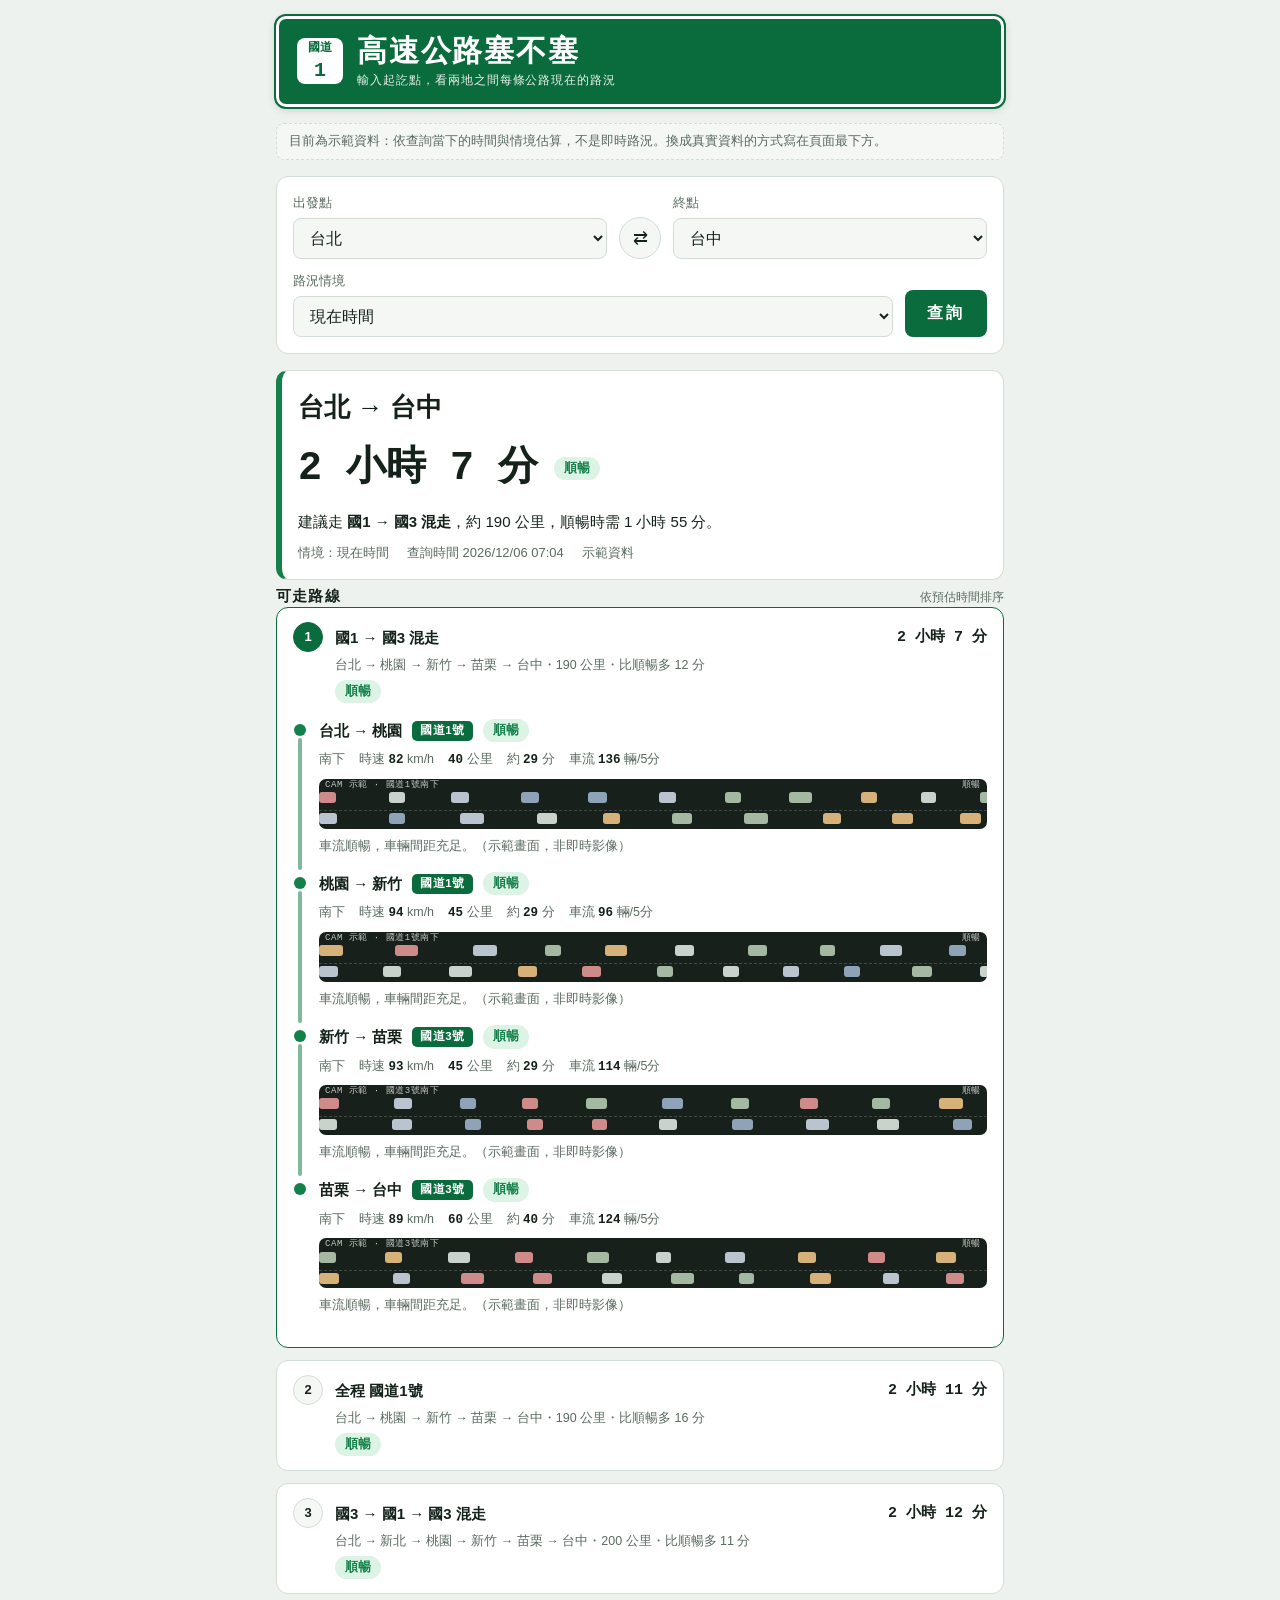
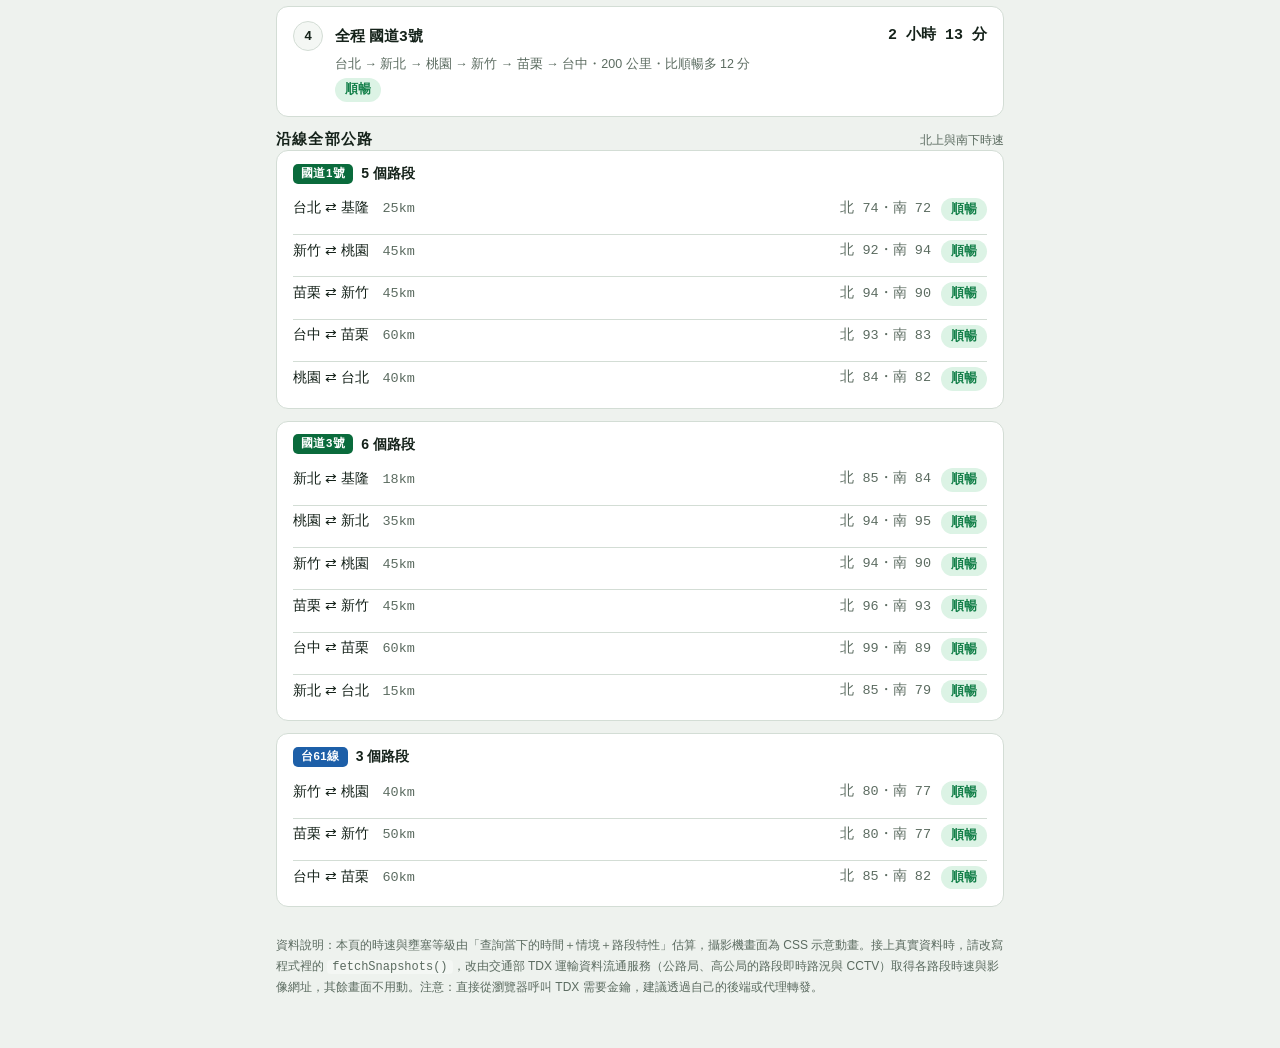
==== index.html @ d423a869 "新增高速公路塞不塞網頁 Co-Authored-By: Claude Sonnet 5.5 <noreply@anthropic.com>" ====
<!doctype html>
<html lang="zh-Hant">
<head>
<meta charset="utf-8">
<meta name="viewport" content="width=device-width,initial-scale=1,viewport-fit=cover">
<title>高速公路塞不塞</title>
<style>
/* Layout: 單欄手機優先；頂部為國道綠底告示牌，下方查詢表單、路線結果卡、沿線全部公路列表 */
:root{
  --bg:#eef2ee;--surface:#ffffff;--surface2:#f4f7f4;--fg:#15221a;--dim:#5b6b60;--line:#d3ddd5;
  --sign:#0a6b3c;--sign-fg:#ffffff;--accent:#0a6b3c;--accent-fg:#ffffff;
  --ok:#14804a;--ok-bg:#dcf3e5;--mid:#9a6a00;--mid-bg:#fff0c6;--bad:#c7293a;--bad-bg:#fde0e3;
  --cam:#18201b;
  --sans:-apple-system,BlinkMacSystemFont,"PingFang TC","Noto Sans TC","Microsoft JhengHei","Segoe UI",sans-serif;
  --mono:ui-monospace,"SF Mono",Menlo,Consolas,monospace;
}
@media (prefers-color-scheme:dark){:root:not([data-theme="light"]){
  --bg:#0c130f;--surface:#141d17;--surface2:#1a251e;--fg:#e4eee7;--dim:#93a79a;--line:#2a3a30;
  --sign:#0d7a45;--accent:#35c27a;--accent-fg:#04140b;
  --ok:#47d58b;--ok-bg:#12351f;--mid:#f0bf3c;--mid-bg:#3a3010;--bad:#ff7280;--bad-bg:#431a20;
  --cam:#0a0f0c;color-scheme:dark}}
:root[data-theme="dark"]{
  --bg:#0c130f;--surface:#141d17;--surface2:#1a251e;--fg:#e4eee7;--dim:#93a79a;--line:#2a3a30;
  --sign:#0d7a45;--accent:#35c27a;--accent-fg:#04140b;
  --ok:#47d58b;--ok-bg:#12351f;--mid:#f0bf3c;--mid-bg:#3a3010;--bad:#ff7280;--bad-bg:#431a20;
  --cam:#0a0f0c;color-scheme:dark}
*{box-sizing:border-box}
body{background:var(--bg);color:var(--fg);font-family:var(--sans);font-size:15px;line-height:1.55;margin:0}
.wrap{max-width:760px;margin-inline:auto;padding-inline:16px;padding-block:16px 40px;display:flex;flex-direction:column;gap:16px}
.mono{font-family:var(--mono);font-variant-numeric:tabular-nums}

/* 告示牌標題 */
.sign{background:var(--sign);color:var(--sign-fg);border-radius:10px;padding:14px 18px;display:flex;align-items:center;gap:14px;
  border:3px solid #fff;outline:2px solid var(--sign);box-shadow:0 2px 10px rgba(0,0,0,.18)}
.shield{flex:none;width:46px;height:46px;border-radius:8px;background:#fff;color:var(--sign);display:grid;place-items:center;
  font-weight:800;font-size:12px;line-height:1.05;text-align:center;font-family:var(--sans)}
.shield b{display:block;font-size:20px;font-family:var(--mono)}
h1{margin:0;font-size:clamp(20px,5.6vw,30px);letter-spacing:.06em;line-height:1.2;text-wrap:balance}
.sign p{margin:2px 0 0;font-size:12px;letter-spacing:.08em;opacity:.9}
.notice{margin:0;font-size:12.5px;color:var(--dim);background:var(--surface2);border:1px dashed var(--line);border-radius:8px;padding:8px 12px}

/* 表單 */
.card{background:var(--surface);border:1px solid var(--line);border-radius:12px;padding:16px}
form{display:grid;grid-template-columns:minmax(0,1fr) auto minmax(0,1fr);gap:12px;align-items:end}
label{display:flex;flex-direction:column;gap:5px;font-size:13px;color:var(--dim);min-width:0}
select,button{font:inherit;color:inherit}
select{width:100%;padding:10px 12px;border:1px solid var(--line);border-radius:8px;background:var(--surface2);color:var(--fg);font-size:16px}
select:focus-visible,button:focus-visible,summary:focus-visible{outline:2px solid var(--accent);outline-offset:2px}
.swap{width:42px;height:42px;border-radius:50%;border:1px solid var(--line);background:var(--surface2);cursor:pointer;font-size:18px;line-height:1}
.swap:hover{border-color:var(--accent)}
.row2{grid-column:1/-1;display:grid;grid-template-columns:minmax(0,1fr) auto;gap:12px;align-items:end}
.go{padding:11px 22px;border:0;border-radius:8px;background:var(--accent);color:var(--accent-fg);font-weight:700;font-size:16px;letter-spacing:.2em;cursor:pointer}
.go:hover{filter:brightness(1.08)}.go:active{transform:scale(.97)}
@media (max-width:520px){
  form{grid-template-columns:minmax(0,1fr)}
  .swap{justify-self:center;transform:rotate(90deg)}
  .row2{grid-template-columns:minmax(0,1fr)}
  .go{width:100%}
}

/* 摘要 */
.sum{display:flex;flex-direction:column;gap:10px;border-left:6px solid var(--lv,var(--ok))}
.sum h2{margin:0;font-size:clamp(20px,5.4vw,26px)}
.sum .meta{display:flex;flex-wrap:wrap;gap:6px 18px;color:var(--dim);font-size:13px}
.sum .big{display:flex;flex-wrap:wrap;gap:8px 16px;align-items:center}
.big .t{font-size:clamp(28px,8vw,40px);font-weight:700;font-family:var(--mono)}
.pill{display:inline-block;padding:2px 10px;border-radius:99px;font-size:12.5px;font-weight:700;white-space:nowrap}
.pill.ok{background:var(--ok-bg);color:var(--ok)}.pill.mid{background:var(--mid-bg);color:var(--mid)}.pill.bad{background:var(--bad-bg);color:var(--bad)}
h3{margin:4px 0 0;font-size:15px;letter-spacing:.08em;display:flex;justify-content:space-between;gap:8px;align-items:baseline}
h3 small{font-weight:400;color:var(--dim);letter-spacing:0;font-size:12px}

/* 路線卡 */
.routes{display:flex;flex-direction:column;gap:12px}
details.route{background:var(--surface);border:1px solid var(--line);border-radius:12px;overflow:hidden}
details.route[open]{border-color:var(--accent)}
details.route>summary{list-style:none;cursor:pointer;padding:14px 16px;display:grid;grid-template-columns:auto minmax(0,1fr) auto;gap:4px 12px;align-items:center}
details.route>summary::-webkit-details-marker{display:none}
.rank{width:30px;height:30px;border-radius:50%;background:var(--surface2);border:1px solid var(--line);display:grid;place-items:center;font-weight:700;font-size:13px}
.route:first-of-type .rank{background:var(--accent);color:var(--accent-fg);border-color:var(--accent)}
.rname{font-weight:700;min-width:0}
.rsub{grid-column:2/4;font-size:12.5px;color:var(--dim)}
.rtime{grid-row:1;grid-column:3;text-align:right;font-weight:700;font-family:var(--mono);white-space:nowrap}
.rpill{grid-row:3;grid-column:2;justify-self:start}
.hops{padding:2px 16px 16px;display:flex;flex-direction:column}
.hop{display:grid;grid-template-columns:14px minmax(0,1fr);gap:0 12px}
.rail{display:flex;flex-direction:column;align-items:center}
.rail i{width:12px;height:12px;border-radius:50%;background:var(--lv);flex:none;margin-top:5px}
.rail u{flex:1;width:4px;background:var(--lv);opacity:.55;border-radius:2px;margin-block:2px}
.hop:last-child .rail u{display:none}
.hbody{padding-bottom:16px;display:flex;flex-direction:column;gap:8px;min-width:0}
.hrow{display:flex;flex-wrap:wrap;gap:4px 10px;align-items:center}
.seg{font-weight:600}
.badge{font-size:11.5px;font-weight:700;padding:1px 8px;border-radius:5px;color:#fff;background:var(--sign);white-space:nowrap;letter-spacing:.04em}
.badge.t{background:#1d5fa8}
.stats{display:flex;flex-wrap:wrap;gap:2px 14px;font-size:12.5px;color:var(--dim)}
.stats b{color:var(--fg);font-weight:600}
.desc{margin:0;font-size:12.5px;color:var(--dim)}

/* 示範攝影機 */
.cam{position:relative;height:50px;border-radius:7px;background:var(--cam);overflow:hidden;display:flex;flex-direction:column;justify-content:center;gap:5px;padding-top:8px}
.cam .lane{height:15px;position:relative;overflow:hidden;border-top:1px dashed rgba(255,255,255,.18)}
.cam .lane:first-of-type{border-top:0}
.cam .tr{position:absolute;left:0;top:0;height:100%;display:flex;align-items:center;white-space:nowrap;will-change:transform;animation:flow var(--d,12s) linear infinite}
.cam .tr s{display:block;height:11px;border-radius:3px;flex:none;text-decoration:none}
.cam .tag{position:absolute;left:6px;top:2px;font:9px/1 var(--mono);color:rgba(255,255,255,.75);letter-spacing:.06em}
.cam .tag.r{left:auto;right:6px}
@keyframes flow{to{transform:translateX(-50%)}}

/* 沿線公路 */
.hw{background:var(--surface);border:1px solid var(--line);border-radius:12px;padding:12px 16px;display:flex;flex-direction:column;gap:8px}
.hw h4{margin:0;font-size:14px;display:flex;gap:8px;align-items:center}
.srow{display:grid;grid-template-columns:minmax(0,1fr) auto auto;gap:10px;align-items:center;font-size:13.5px;padding-block:5px;border-top:1px solid var(--line)}
.srow:first-of-type{border-top:0}
.srow span:first-child{min-width:0}
.srow .sp{font-family:var(--mono);font-variant-numeric:tabular-nums;color:var(--dim);min-width:3.6em;text-align:right}
.foot{font-size:12px;color:var(--dim);line-height:1.7}
.foot code{font-family:var(--mono);background:var(--surface2);padding:0 5px;border-radius:4px}
@media (prefers-reduced-motion:reduce){.cam .tr{animation-duration:200s}}
</style>
</head>
<body>
<div class="wrap">
  <header class="sign">
    <div class="shield" aria-hidden="true">國道<b>1</b></div>
    <div>
      <h1>高速公路塞不塞</h1>
      <p>輸入起訖點，看兩地之間每條公路現在的路況</p>
    </div>
  </header>
  <p class="notice">目前為示範資料：依查詢當下的時間與情境估算，不是即時路況。換成真實資料的方式寫在頁面最下方。</p>

  <section class="card" aria-label="查詢">
    <form id="f">
      <label>出發點<select id="from"></select></label>
      <button class="swap" id="swap" type="button" aria-label="對調起訖點" title="對調起訖點">⇄</button>
      <label>終點<select id="to"></select></label>
      <div class="row2">
        <label>路況情境<select id="scn">
          <option value="now">現在時間</option>
          <option value="am">平日早上 8:00 尖峰</option>
          <option value="pm">平日傍晚 18:00 尖峰</option>
          <option value="hol">連假最後一天 17:00</option>
          <option value="night">深夜 2:00</option>
        </select></label>
        <button class="go" type="submit">查詢</button>
      </div>
    </form>
  </section>

  <div id="out" aria-live="polite"></div>

  <p class="foot" id="foot"></p>
</div>

<script>
(()=>{
'use strict';
const $=s=>document.querySelector(s);
const clamp=(v,a,b)=>Math.max(a,Math.min(b,v));
const pad=n=>String(n).padStart(2,'0');

/* ===== 路網（示範）：[公路, 南端, 北端, 公里, 自由流時速, 壅塞偏差] ===== */
const CITIES=['基隆','宜蘭','台北','新北','桃園','新竹','苗栗','台中','彰化','雲林','嘉義','台南','高雄','屏東'];
const RAW=[
 ['國道1號','台北','基隆',25,80,.08],['國道1號','桃園','台北',40,95,.12],['國道1號','新竹','桃園',45,100,.04],
 ['國道1號','苗栗','新竹',45,100,.03],['國道1號','台中','苗栗',60,100,.10],['國道1號','彰化','台中',30,100,.10],
 ['國道1號','雲林','彰化',45,100,.05],['國道1號','嘉義','雲林',30,100,0],['國道1號','台南','嘉義',55,100,0],['國道1號','高雄','台南',45,100,.03],
 ['國道3號','新北','基隆',18,90,0],['國道3號','新北','台北',15,90,.08],['國道3號','桃園','新北',35,100,.02],
 ['國道3號','新竹','桃園',45,100,-.02],['國道3號','苗栗','新竹',45,100,-.03],['國道3號','台中','苗栗',60,100,0],
 ['國道3號','彰化','台中',25,100,.03],['國道3號','雲林','彰化',50,100,-.03],['國道3號','嘉義','雲林',35,100,-.05],
 ['國道3號','台南','嘉義',50,100,-.05],['國道3號','高雄','台南',55,100,0],['國道3號','高雄','屏東',30,90,-.05],
 ['國道5號','宜蘭','台北',55,90,.12],
 ['台61線','新竹','桃園',40,80,-.10],['台61線','苗栗','新竹',50,80,-.12],['台61線','台中','苗栗',60,85,-.12],
 ['台61線','彰化','台中',35,80,-.08],['台61線','雲林','彰化',45,85,-.10],['台61線','嘉義','雲林',40,85,-.10],['台61線','台南','嘉義',60,85,-.08],
 ['台74線','彰化','台中',40,80,0],
 ['台88線','高雄','屏東',25,80,0]
];
const EDGES=RAW.map(([hw,s,n,km,free,bias])=>({id:hw+s+n,hw,s,n,km,free,bias}));
const ADJ={};CITIES.forEach(c=>ADJ[c]=[]);
EDGES.forEach(e=>{(ADJ[e.s]).push(e);(ADJ[e.n]).push(e)});
const other=(e,c)=>e.s===c?e.n:e.s;
const hwName=h=>h.replace('國道','國').replace('號','').replace('線','線');

/* ===== 示範路況模型 ===== */
function hashSeed(str){let h=2166136261;for(let i=0;i<str.length;i++){h^=str.charCodeAt(i);h=Math.imul(h,16777619)}return h>>>0}
function rng(seed){return()=>{seed|=0;seed=seed+0x6D2B79F5|0;let t=Math.imul(seed^seed>>>15,1|seed);t=t+Math.imul(t^t>>>7,61|t)^t;return((t^t>>>14)>>>0)/4294967296}}
const g=(h,mu,sd)=>Math.exp(-((h-mu)**2)/(2*sd*sd));
function scenario(key){
  const d=new Date();
  if(key==='am')return{h:8,dow:2,label:'平日早上 8:00 尖峰',d};
  if(key==='pm')return{h:18,dow:2,label:'平日傍晚 18:00 尖峰',d};
  if(key==='hol')return{h:17,dow:0,label:'連假最後一天 17:00',d,hol:true};
  if(key==='night')return{h:2,dow:2,label:'深夜 2:00',d};
  return{h:d.getHours()+d.getMinutes()/60,dow:d.getDay(),label:'現在時間',d};
}
function snapshot(e,north,sc){
  const h=sc.h,wk=sc.dow>=1&&sc.dow<=5&&!sc.hol;
  let load=.08;
  if(wk){
    const am=g(h,8,1.1)*(north?.62:.42),pm=g(h,18,1.4)*(north?.72:.85);
    load+=am+pm+g(h,12.5,2)*.12;
    if(['台北','新北','桃園'].includes(e.n)||['台北','新北'].includes(e.s))load+=.08*(g(h,8,1.5)+g(h,18,1.6));
  }else if(sc.dow===6){
    load+=g(h,10,2)*(north?.15:.38)+g(h,15,2)*.1;
  }else{
    load+=g(h,17,2.6)*(north?(sc.hol?1.0:.5):.2)+g(h,9,1.8)*(north?.05:.2);
  }
  if(e.hw==='國道5號'){const toTpe=north;if(!wk&&((sc.dow===6&&!toTpe)||(sc.dow!==6&&toTpe)))load+=.28}
  load+=e.bias;
  const k=sc.d;const bucket=`${k.getFullYear()}${k.getMonth()}${k.getDate()}${Math.floor(sc.h*4)}`;
  load+=(rng(hashSeed(e.id+north+bucket))()-.5)*.16;
  load=clamp(load,0,1);
  const speed=Math.max(15,Math.round(e.free*(1-.72*Math.pow(load,1.4))));
  const ratio=speed/e.free;
  const lv=ratio>.75?'ok':ratio>.45?'mid':'bad';
  return{speed,ratio,lv,load,flow:Math.round(60+load*190+(rng(hashSeed(e.id+bucket))()*20)),min:e.km/speed*60,free:e.km/e.free*60};
}
/* 資料層：之後換成 TDX 的即時路況時，只要改這個函式（回傳每段的 speed 即可） */
async function fetchSnapshots(edges,north,sc){
  return edges.map(e=>({e,n:north(e),...snapshot(e,north(e),sc)}));
}
const LV={ok:'順暢',mid:'車多',bad:'壅塞'};
const DESC={ok:'車流順暢，車輛間距充足。',mid:'車流增加，內側車道車速略降。',bad:'車多緩行，部分路段走走停停。'};

/* ===== 路線搜尋 ===== */
function cityPaths(a,b){
  const res=[];
  (function dfs(c,path,km,seen){
    if(path.length>8)return;
    if(c===b){res.push({path:[...path],km});return}
    for(const e of ADJ[c]){const nx=other(e,c);if(seen.has(nx))continue;seen.add(nx);path.push(nx);dfs(nx,path,km+e.km,seen);path.pop();seen.delete(nx)}
  })(a,[a],0,new Set([a]));
  return res;
}
function hopEdges(a,b){return ADJ[a].filter(e=>other(e,a)===b)}
const goingNorth=(e,from)=>e.s===from;
function fmtMin(m){m=Math.round(m);const h=Math.floor(m/60);return h?`${h} 小時 ${m%60} 分`:`${m} 分`}

async function plan(a,b,sc){
  const all=cityPaths(a,b);
  const minKm=Math.min(...all.map(p=>p.km));
  const cand=all.filter(p=>p.km<=minKm*1.6+30);
  const need=new Map();
  cand.forEach(p=>{for(let i=0;i<p.path.length-1;i++)hopEdges(p.path[i],p.path[i+1]).forEach(e=>need.set(e.id,e))});
  // 每條邊依「行駛方向」取得一份快照（行進方向以路徑為準）
  const snap=new Map();
  for(const e of need.values()){
    for(const north of [true,false]){
      const [s]=await fetchSnapshots([e],()=>north,sc);snap.set(e.id+north,s);
    }
  }
  const hopSnap=(from,to,e)=>snap.get(e.id+(e.s===from));
  const routes=new Map();
  const add=(cities,edges)=>{
    const sig=edges.map(e=>e.id).join('|');if(routes.has(sig))return;
    const hops=edges.map((e,i)=>({...hopSnap(cities[i],cities[i+1],e),from:cities[i],to:cities[i+1]}));
    const min=hops.reduce((s,h)=>s+h.min,0),free=hops.reduce((s,h)=>s+h.free,0),km=hops.reduce((s,h)=>s+h.e.km,0);
    const ratio=free/min;
    routes.set(sig,{cities,hops,min,free,km,ratio,lv:ratio>.75?'ok':ratio>.45?'mid':'bad'});
  };
  cand.forEach(p=>{
    const c=p.path,hs=[];
    for(let i=0;i<c.length-1;i++)hs.push(hopEdges(c[i],c[i+1]));
    add(c,hs.map((opts,i)=>opts.reduce((best,e)=>hopSnap(c[i],c[i+1],e).min<hopSnap(c[i],c[i+1],best).min?e:best)));
    const hws=[...new Set(hs.flat().map(e=>e.hw))];
    hws.forEach(hw=>{if(hs.every(o=>o.some(e=>e.hw===hw)))add(c,hs.map(o=>o.find(e=>e.hw===hw)))});
  });
  const list=[...routes.values()].sort((x,y)=>x.min-y.min).slice(0,4);
  // 沿線全部公路（所有候選路徑上出現過的路段，依公路分組）
  const byHw={};
  need.forEach(e=>{(byHw[e.hw]=byHw[e.hw]||[]).push(e)});
  return{list,byHw,snap,minKm};
}

/* ===== 畫面 ===== */
const fromEl=$('#from'),toEl=$('#to'),scnEl=$('#scn'),out=$('#out');
CITIES.forEach(c=>{fromEl.add(new Option(c,c));toEl.add(new Option(c,c))});
function store(k,v){try{if(v===undefined)return localStorage.getItem(k);localStorage.setItem(k,v)}catch(e){return null}}
fromEl.value=store('jam.from')||'台北';toEl.value=store('jam.to')||'台中';scnEl.value=store('jam.scn')||'now';
if(fromEl.value===toEl.value)toEl.value=fromEl.value==='高雄'?'台北':'高雄';

const badge=hw=>`<span class="badge${hw.startsWith('國道')?'':' t'}">${hw}</span>`;
function routeName(r){
  const hws=[];r.hops.forEach(h=>{if(hws[hws.length-1]!==h.e.hw)hws.push(h.e.hw)});
  return hws.length===1?`全程 ${hws[0]}`:hws.map(hwName).join(' → ')+' 混走';
}
function dirLabel(h){
  const e=h.e,n=h.n;
  if(e.hw==='國道5號')return n?'往台北':'往宜蘭';
  return n?'北上':'南下';
}
function camHTML(h){
  const r=rng(hashSeed(h.e.id+h.n));
  const cfg={ok:[44,56],mid:[18,26],bad:[5,9]}[h.lv],cols=['#c9d3cc','#8fa3b8','#d6b27a','#b9c4cf','#a4b8a2','#cf8a8a'];
  const lane=()=>{
    let html='',len=0;
    while(len<760){const w=Math.round(15+r()*9),gap=Math.round(cfg[0]+r()*(cfg[1]-cfg[0]));
      html+=`<s style="width:${w}px;margin-right:${gap}px;background:${cols[(r()*cols.length)|0]}"></s>`;len+=w+gap}
    return`<div class="tr" style="--d:${Math.round(clamp(520/h.speed,5,34))}s">${html}${html}</div>`;
  };
  const t=new Date();
  return`<span class="tag">CAM 示範 · ${h.e.hw}${dirLabel(h)}</span><span class="tag r">${LV[h.lv]}</span><div class="lane">${lane()}</div><div class="lane">${lane()}</div>`;
}
function mountCams(root){root.querySelectorAll('.cam:empty').forEach(c=>{const [id,n]=c.dataset.k.split('|');const h=window.__hops[c.dataset.k];c.innerHTML=camHTML(h)})}
window.__hops={};

function hopHTML(h,ri,i){
  const key=`${ri}-${i}|${h.n}`;window.__hops[key]=h;
  return`<div class="hop" style="--lv:var(--${h.lv})">
    <div class="rail"><i></i><u></u></div>
    <div class="hbody">
      <div class="hrow"><span class="seg">${h.from} → ${h.to}</span>${badge(h.e.hw)}<span class="pill ${h.lv}">${LV[h.lv]}</span></div>
      <div class="stats"><span>${dirLabel(h)}</span><span>時速 <b class="mono">${h.speed}</b> km/h</span><span><b class="mono">${h.e.km}</b> 公里</span><span>約 <b class="mono">${Math.round(h.min)}</b> 分</span><span>車流 <b class="mono">${h.flow}</b> 輛/5分</span></div>
      <div class="cam" data-k="${key}" role="img" aria-label="示範攝影機：${h.e.hw}${h.from}到${h.to}${LV[h.lv]}"></div>
      <p class="desc">${DESC[h.lv]}（示範畫面，非即時影像）</p>
    </div></div>`;
}
function routeHTML(r,i){
  const delay=Math.round(r.min-r.free);
  return`<details class="route"${i===0?' open':''} data-ri="${i}">
    <summary><span class="rank">${i+1}</span><span class="rname">${routeName(r)}</span><span class="rtime">${fmtMin(r.min)}</span>
      <span class="rsub">${r.cities.join(' → ')}・${r.km} 公里・比順暢多 ${delay} 分</span><span class="rpill pill ${r.lv}">${LV[r.lv]}</span></summary>
    <div class="hops">${r.hops.map((h,j)=>hopHTML(h,i,j)).join('')}</div></details>`;
}
function hwHTML(res,a,b,sc){
  const groups=Object.entries(res.byHw).map(([hw,edges])=>`
    <div class="hw"><h4>${badge(hw)}<span>${edges.length} 個路段</span></h4>
    ${edges.map(e=>{
      const s=res.snap.get(e.id+true),t=res.snap.get(e.id+false);
      const cell=(x,l)=>`<span class="sp">${l}${x.speed}</span>`;
      const w=s.ratio<t.ratio?s:t;
      return`<div class="srow"><span>${e.s} ⇄ ${e.n}　<span class="mono" style="color:var(--dim)">${e.km}km</span></span><span class="sp">北 ${s.speed}・南 ${t.speed}</span><span class="pill ${w.lv}">${LV[w.lv]}</span></div>`}).join('')}
    </div>`).join('');
  return groups;
}
async function run(){
  const a=fromEl.value,b=toEl.value;
  if(a===b){out.innerHTML='<div class="card">出發點與終點相同，請選不同的地點。</div>';return}
  store('jam.from',a);store('jam.to',b);store('jam.scn',scnEl.value);
  const sc=scenario(scnEl.value),res=await plan(a,b,sc);
  window.__hops={};
  if(!res.list.length){out.innerHTML='<div class="card">找不到兩地之間的國道或快速道路。</div>';return}
  const best=res.list[0],d=sc.d;
  const stamp=`${d.getFullYear()}/${pad(d.getMonth()+1)}/${pad(d.getDate())} ${pad(d.getHours())}:${pad(d.getMinutes())}`;
  out.innerHTML=`
   <section class="card sum" style="--lv:var(--${best.lv})">
     <h2>${a} → ${b}</h2>
     <div class="big"><span class="t">${fmtMin(best.min)}</span><span class="pill ${best.lv}">${LV[best.lv]}</span></div>
     <div>建議走 <b>${routeName(best)}</b>，約 ${best.km} 公里，順暢時需 ${fmtMin(best.free)}。</div>
     <div class="meta"><span>情境：${sc.label}</span><span>查詢時間 ${stamp}</span><span>示範資料</span></div>
   </section>
   <h3>可走路線 <small>依預估時間排序</small></h3>
   <div class="routes">${res.list.map(routeHTML).join('')}</div>
   <h3 style="margin-top:10px">沿線全部公路 <small>北上與南下時速</small></h3>
   <div class="routes">${hwHTML(res,a,b,sc)}</div>`;
  out.querySelectorAll('details.route').forEach(dt=>{
    if(dt.open)mountCams(dt);
    dt.addEventListener('toggle',()=>{if(dt.open)mountCams(dt)});
  });
}
$('#f').addEventListener('submit',e=>{e.preventDefault();run()});
$('#swap').addEventListener('click',()=>{const t=fromEl.value;fromEl.value=toEl.value;toEl.value=t;run()});
[fromEl,toEl,scnEl].forEach(el=>el.addEventListener('change',run));

$('#foot').innerHTML='資料說明：本頁的時速與壅塞等級由「查詢當下的時間＋情境＋路段特性」估算，攝影機畫面為 CSS 示意動畫。接上真實資料時，請改寫程式裡的 <code>fetchSnapshots()</code>，改由交通部 TDX 運輸資料流通服務（公路局、高公局的路段即時路況與 CCTV）取得各路段時速與影像網址，其餘畫面不用動。注意：直接從瀏覽器呼叫 TDX 需要金鑰，建議透過自己的後端或代理轉發。';
run();
})();
</script>

</body>
</html>
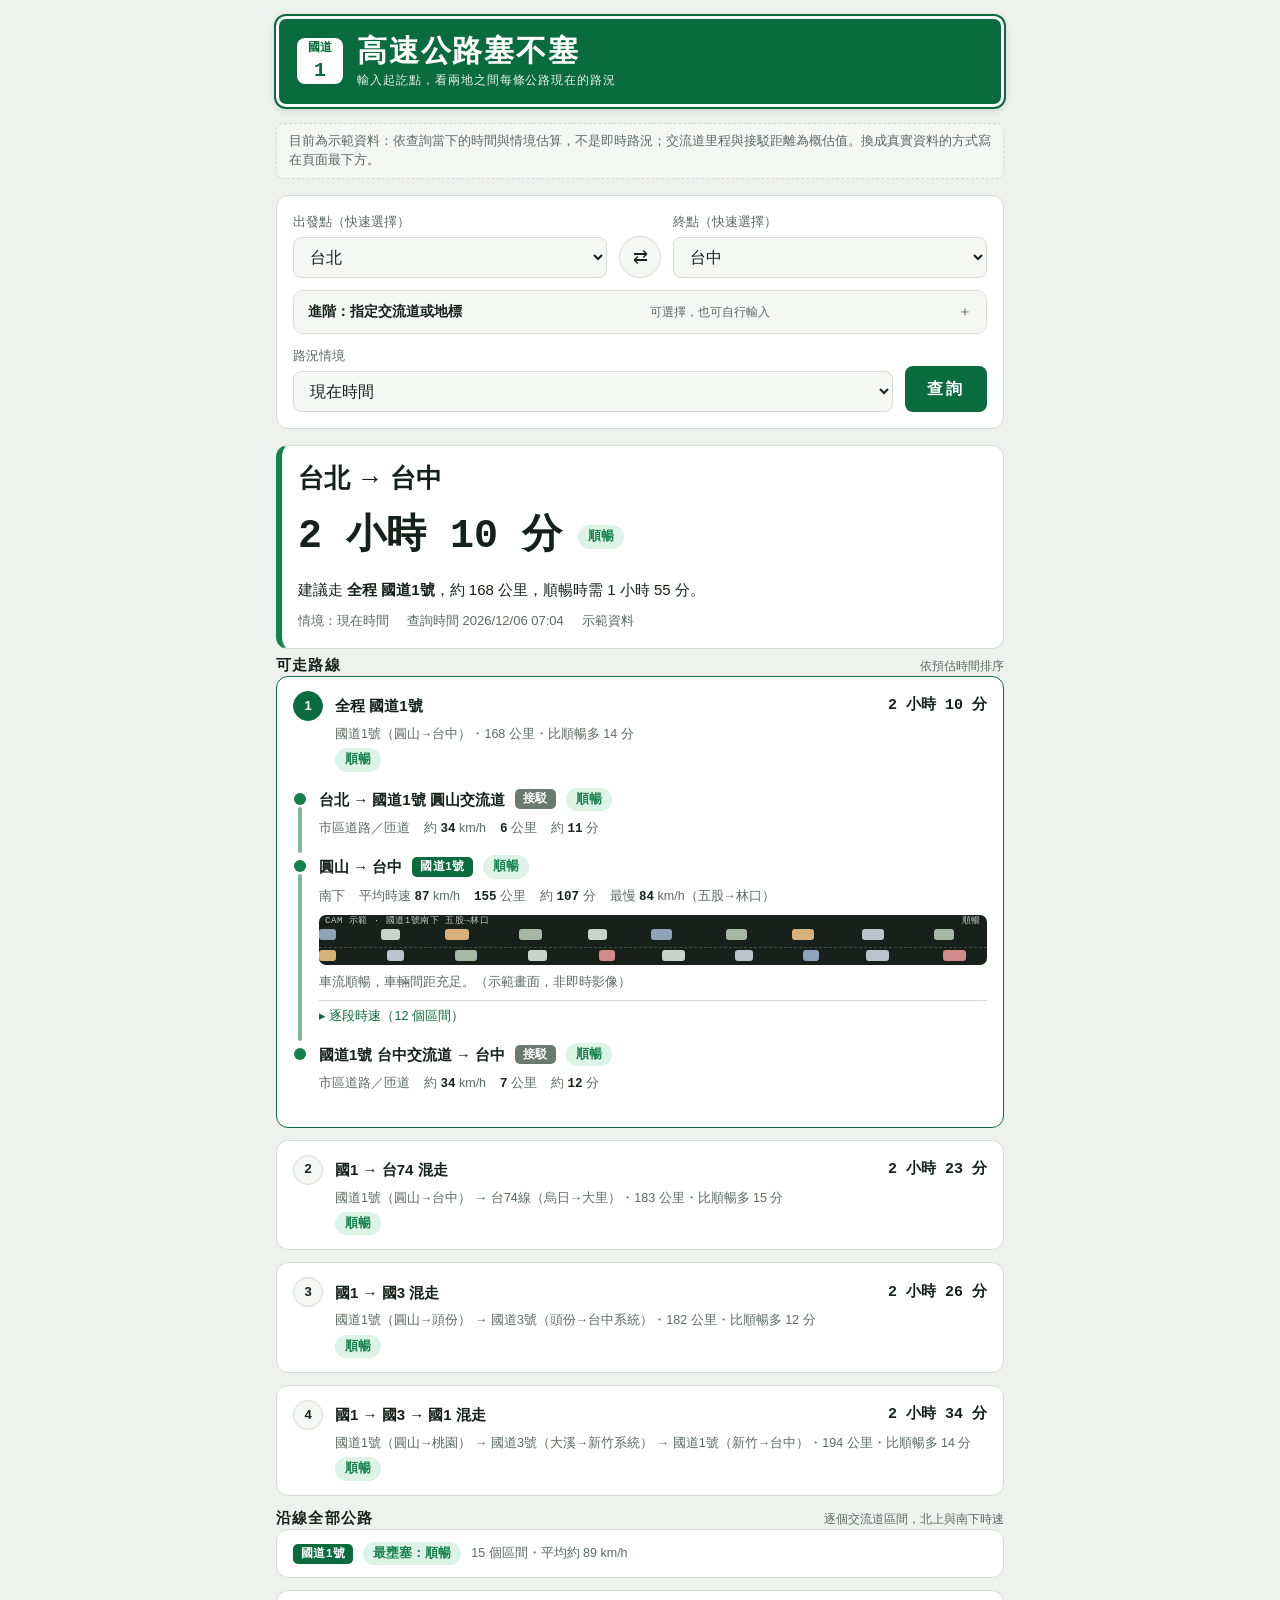
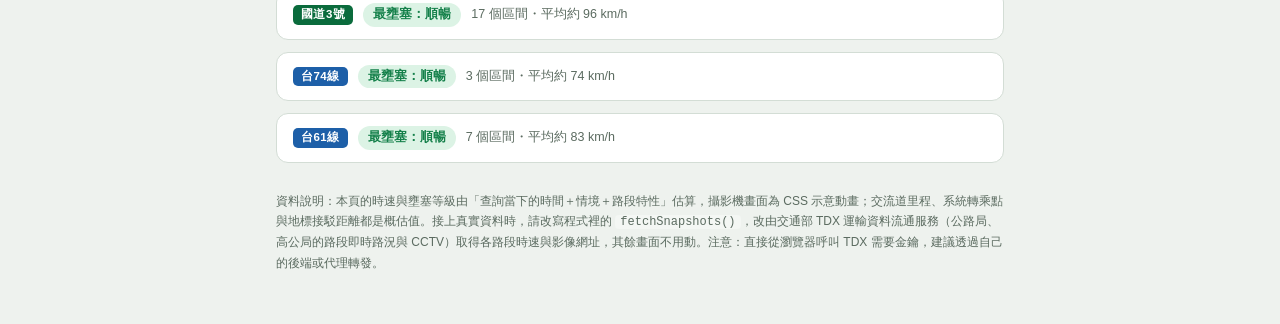
==== commit b6cf0987: "新增細項輸入：可選擇或自行輸入交流道與地標，路網改為交流道層級 Co-Authored-By: Claude Sonnet 5.5 <noreply@anthropic.com>" ====
--- a/index.html
+++ b/index.html
@@ -5,7 +5,7 @@
 <meta name="viewport" content="width=device-width,initial-scale=1,viewport-fit=cover">
 <title>高速公路塞不塞</title>
 <style>
-/* Layout: 單欄手機優先；頂部為國道綠底告示牌，下方查詢表單、路線結果卡、沿線全部公路列表 */
+/* Layout: 單欄手機優先；頂部為國道綠底告示牌，下方查詢表單（快速選城市＋進階細項輸入）、路線結果卡、沿線全部公路列表 */
 :root{
   --bg:#eef2ee;--surface:#ffffff;--surface2:#f4f7f4;--fg:#15221a;--dim:#5b6b60;--line:#d3ddd5;
   --sign:#0a6b3c;--sign-fg:#ffffff;--accent:#0a6b3c;--accent-fg:#ffffff;
@@ -43,9 +43,10 @@
 .card{background:var(--surface);border:1px solid var(--line);border-radius:12px;padding:16px}
 form{display:grid;grid-template-columns:minmax(0,1fr) auto minmax(0,1fr);gap:12px;align-items:end}
 label{display:flex;flex-direction:column;gap:5px;font-size:13px;color:var(--dim);min-width:0}
-select,button{font:inherit;color:inherit}
-select{width:100%;padding:10px 12px;border:1px solid var(--line);border-radius:8px;background:var(--surface2);color:var(--fg);font-size:16px}
-select:focus-visible,button:focus-visible,summary:focus-visible{outline:2px solid var(--accent);outline-offset:2px}
+select,button,input{font:inherit;color:inherit}
+select,input[type=text]{width:100%;padding:10px 12px;border:1px solid var(--line);border-radius:8px;background:var(--surface2);color:var(--fg);font-size:16px}
+input::placeholder{color:var(--dim);opacity:.8}
+select:focus-visible,button:focus-visible,summary:focus-visible,input:focus-visible{outline:2px solid var(--accent);outline-offset:2px}
 .swap{width:42px;height:42px;border-radius:50%;border:1px solid var(--line);background:var(--surface2);cursor:pointer;font-size:18px;line-height:1}
 .swap:hover{border-color:var(--accent)}
 .row2{grid-column:1/-1;display:grid;grid-template-columns:minmax(0,1fr) auto;gap:12px;align-items:end}
@@ -58,9 +59,26 @@
   .go{width:100%}
 }
 
+/* 進階細項輸入 */
+.adv{grid-column:1/-1;border:1px solid var(--line);border-radius:10px;background:var(--surface2)}
+.adv>summary{cursor:pointer;padding:10px 14px;font-weight:600;font-size:14px;list-style:none;display:flex;justify-content:space-between;gap:10px;align-items:center}
+.adv>summary::-webkit-details-marker{display:none}
+.adv>summary::after{content:"＋";color:var(--dim);font-weight:400}
+.adv[open]>summary::after{content:"－"}
+.adv>summary small{font-weight:400;color:var(--dim);font-size:12px}
+.advbody{padding:2px 14px 14px;display:grid;grid-template-columns:repeat(2,minmax(0,1fr));gap:14px}
+.advbody>p{grid-column:1/-1;margin:0;font-size:12.5px;color:var(--dim)}
+.advbody input[type=text]{background:var(--surface)}
+.msg{font-size:12.5px;min-height:1.4em;color:var(--dim);display:flex;flex-wrap:wrap;gap:4px 6px;align-items:center}
+.msg.okm{color:var(--ok)}.msg.err{color:var(--bad)}
+.chip{font:inherit;font-size:12.5px;padding:2px 10px;border-radius:99px;border:1px solid var(--line);background:var(--surface);color:var(--fg);cursor:pointer}
+.chip:hover{border-color:var(--accent);color:var(--accent)}
+@media (max-width:520px){.advbody{grid-template-columns:minmax(0,1fr)}}
+
 /* 摘要 */
 .sum{display:flex;flex-direction:column;gap:10px;border-left:6px solid var(--lv,var(--ok))}
-.sum h2{margin:0;font-size:clamp(20px,5.4vw,26px)}
+.sum h2{margin:0;font-size:clamp(19px,5.2vw,26px);line-height:1.3}
+.sum h2 small{display:block;font-size:12.5px;font-weight:400;color:var(--dim);margin-top:2px}
 .sum .meta{display:flex;flex-wrap:wrap;gap:6px 18px;color:var(--dim);font-size:13px}
 .sum .big{display:flex;flex-wrap:wrap;gap:8px 16px;align-items:center}
 .big .t{font-size:clamp(28px,8vw,40px);font-weight:700;font-family:var(--mono)}
@@ -76,7 +94,7 @@
 details.route>summary{list-style:none;cursor:pointer;padding:14px 16px;display:grid;grid-template-columns:auto minmax(0,1fr) auto;gap:4px 12px;align-items:center}
 details.route>summary::-webkit-details-marker{display:none}
 .rank{width:30px;height:30px;border-radius:50%;background:var(--surface2);border:1px solid var(--line);display:grid;place-items:center;font-weight:700;font-size:13px}
-.route:first-of-type .rank{background:var(--accent);color:var(--accent-fg);border-color:var(--accent)}
+.routes>.route:first-child .rank{background:var(--accent);color:var(--accent-fg);border-color:var(--accent)}
 .rname{font-weight:700;min-width:0}
 .rsub{grid-column:2/4;font-size:12.5px;color:var(--dim)}
 .rtime{grid-row:1;grid-column:3;text-align:right;font-weight:700;font-family:var(--mono);white-space:nowrap}
@@ -91,10 +109,18 @@
 .hrow{display:flex;flex-wrap:wrap;gap:4px 10px;align-items:center}
 .seg{font-weight:600}
 .badge{font-size:11.5px;font-weight:700;padding:1px 8px;border-radius:5px;color:#fff;background:var(--sign);white-space:nowrap;letter-spacing:.04em}
-.badge.t{background:#1d5fa8}
+.badge.t{background:#1d5fa8}.badge.l{background:#6b7a70}
 .stats{display:flex;flex-wrap:wrap;gap:2px 14px;font-size:12.5px;color:var(--dim)}
 .stats b{color:var(--fg);font-weight:600}
 .desc{margin:0;font-size:12.5px;color:var(--dim)}
+.sub{border-top:1px solid var(--line);padding-top:6px}
+.sub>summary{cursor:pointer;font-size:12.5px;color:var(--accent);list-style:none}
+.sub>summary::-webkit-details-marker{display:none}
+.sub>summary::before{content:"▸ "}
+.sub[open]>summary::before{content:"▾ "}
+.sr{display:grid;grid-template-columns:minmax(0,1fr) auto auto;gap:8px;align-items:center;font-size:12.5px;padding-block:4px;border-top:1px dashed var(--line)}
+.sr:first-of-type{border-top:0}
+.sr .sp{font-family:var(--mono);font-variant-numeric:tabular-nums;color:var(--dim);white-space:nowrap}
 
 /* 示範攝影機 */
 .cam{position:relative;height:50px;border-radius:7px;background:var(--cam);overflow:hidden;display:flex;flex-direction:column;justify-content:center;gap:5px;padding-top:8px}
@@ -107,12 +133,13 @@
 @keyframes flow{to{transform:translateX(-50%)}}
 
 /* 沿線公路 */
-.hw{background:var(--surface);border:1px solid var(--line);border-radius:12px;padding:12px 16px;display:flex;flex-direction:column;gap:8px}
-.hw h4{margin:0;font-size:14px;display:flex;gap:8px;align-items:center}
+details.hw{background:var(--surface);border:1px solid var(--line);border-radius:12px}
+details.hw>summary{cursor:pointer;list-style:none;padding:12px 16px;display:flex;flex-wrap:wrap;gap:6px 10px;align-items:center}
+details.hw>summary::-webkit-details-marker{display:none}
+details.hw>summary .grow{flex:1;min-width:0;font-size:12.5px;color:var(--dim)}
+.hwbody{padding:0 16px 12px}
 .srow{display:grid;grid-template-columns:minmax(0,1fr) auto auto;gap:10px;align-items:center;font-size:13.5px;padding-block:5px;border-top:1px solid var(--line)}
-.srow:first-of-type{border-top:0}
-.srow span:first-child{min-width:0}
-.srow .sp{font-family:var(--mono);font-variant-numeric:tabular-nums;color:var(--dim);min-width:3.6em;text-align:right}
+.srow .sp{font-family:var(--mono);font-variant-numeric:tabular-nums;color:var(--dim);text-align:right}
 .foot{font-size:12px;color:var(--dim);line-height:1.7}
 .foot code{font-family:var(--mono);background:var(--surface2);padding:0 5px;border-radius:4px}
 @media (prefers-reduced-motion:reduce){.cam .tr{animation-duration:200s}}
@@ -127,13 +154,30 @@
       <p>輸入起訖點，看兩地之間每條公路現在的路況</p>
     </div>
   </header>
-  <p class="notice">目前為示範資料：依查詢當下的時間與情境估算，不是即時路況。換成真實資料的方式寫在頁面最下方。</p>
+  <p class="notice">目前為示範資料：依查詢當下的時間與情境估算，不是即時路況；交流道里程與接駁距離為概估值。換成真實資料的方式寫在頁面最下方。</p>
 
   <section class="card" aria-label="查詢">
-    <form id="f">
-      <label>出發點<select id="from"></select></label>
+    <form id="f" autocomplete="off">
+      <label>出發點（快速選擇）<select id="from"></select></label>
       <button class="swap" id="swap" type="button" aria-label="對調起訖點" title="對調起訖點">⇄</button>
-      <label>終點<select id="to"></select></label>
+      <label>終點（快速選擇）<select id="to"></select></label>
+
+      <details class="adv" id="adv">
+        <summary><span>進階：指定交流道或地標</span><small>可選擇，也可自行輸入</small></summary>
+        <div class="advbody">
+          <p>想更精確時，在下方輸入或從清單選擇。支援交流道（例：國道1號 竹北、台中系統）、地標（例：高鐵台中站、桃園國際機場）與縣市。有填的話，會取代上方該側的快速選擇。</p>
+          <div>
+            <label>出發點細項<input type="text" id="fromFine" list="places" placeholder="例：國道1號 新竹交流道" inputmode="search"></label>
+            <div class="msg" id="fromMsg"></div>
+          </div>
+          <div>
+            <label>終點細項<input type="text" id="toFine" list="places" placeholder="例：高鐵台中站" inputmode="search"></label>
+            <div class="msg" id="toMsg"></div>
+          </div>
+        </div>
+        <datalist id="places"></datalist>
+      </details>
+
       <div class="row2">
         <label>路況情境<select id="scn">
           <option value="now">現在時間</option>
@@ -159,27 +203,123 @@
 const clamp=(v,a,b)=>Math.max(a,Math.min(b,v));
 const pad=n=>String(n).padStart(2,'0');
 
-/* ===== 路網（示範）：[公路, 南端, 北端, 公里, 自由流時速, 壅塞偏差] ===== */
-const CITIES=['基隆','宜蘭','台北','新北','桃園','新竹','苗栗','台中','彰化','雲林','嘉義','台南','高雄','屏東'];
-const RAW=[
- ['國道1號','台北','基隆',25,80,.08],['國道1號','桃園','台北',40,95,.12],['國道1號','新竹','桃園',45,100,.04],
- ['國道1號','苗栗','新竹',45,100,.03],['國道1號','台中','苗栗',60,100,.10],['國道1號','彰化','台中',30,100,.10],
- ['國道1號','雲林','彰化',45,100,.05],['國道1號','嘉義','雲林',30,100,0],['國道1號','台南','嘉義',55,100,0],['國道1號','高雄','台南',45,100,.03],
- ['國道3號','新北','基隆',18,90,0],['國道3號','新北','台北',15,90,.08],['國道3號','桃園','新北',35,100,.02],
- ['國道3號','新竹','桃園',45,100,-.02],['國道3號','苗栗','新竹',45,100,-.03],['國道3號','台中','苗栗',60,100,0],
- ['國道3號','彰化','台中',25,100,.03],['國道3號','雲林','彰化',50,100,-.03],['國道3號','嘉義','雲林',35,100,-.05],
- ['國道3號','台南','嘉義',50,100,-.05],['國道3號','高雄','台南',55,100,0],['國道3號','高雄','屏東',30,90,-.05],
- ['國道5號','宜蘭','台北',55,90,.12],
- ['台61線','新竹','桃園',40,80,-.10],['台61線','苗栗','新竹',50,80,-.12],['台61線','台中','苗栗',60,85,-.12],
- ['台61線','彰化','台中',35,80,-.08],['台61線','雲林','彰化',45,85,-.10],['台61線','嘉義','雲林',40,85,-.10],['台61線','台南','嘉義',60,85,-.08],
- ['台74線','彰化','台中',40,80,0],
- ['台88線','高雄','屏東',25,80,0]
+/* =====================================================================
+   路網資料（示範）：交流道層級
+   - 每條公路的交流道由北到南列出，數字是概估里程（公里）
+   - 轉乘：系統交流道之間的連絡道
+   - 城市中心與地標，用「接駁道路」連到附近交流道
+   ===================================================================== */
+const HWDEF=[
+ {hw:'國道1號',short:'國1',free:100,base:.04,urbanKm:76,nodes:'基隆:0,汐止:17,圓山:27,五股:37,林口:45,桃園:55,中壢:66,楊梅:76,湖口:88,新竹:96,頭份:116,苗栗:130,三義:152,豐原:172,台中:182,彰化:208,員林:224,斗南:250,嘉義:270,新營:298,台南:322,岡山:352,高雄:372'},
+ {hw:'國道3號',short:'國3',free:100,base:-.02,urbanKm:100,nodes:'基金:0,汐止系統:12,木柵:30,中和:40,土城:47,三鶯:55,大溪:75,龍潭:88,關西:100,竹林:112,新竹系統:118,頭份:150,苗栗:165,三義:185,后里:200,台中系統:215,霧峰:230,彰化系統:245,名間:262,斗六:285,中埔:310,嘉義系統:325,新化:360,仁德:380,燕巢:400,高雄:412,屏東:431'},
+ {hw:'國道5號',short:'國5',free:90,base:.10,urbanKm:0,nodes:'南港:0,石碇:10,坪林:25,頭城:40,礁溪:46,宜蘭:53,羅東:59'},
+ {hw:'台61線',short:'台61',free:85,base:-.10,urbanKm:0,nodes:'觀音:0,香山:45,竹南:62,後龍:72,通霄:92,大甲:120,清水:135,伸港:160,麥寮:205,東石:250,布袋:268,七股:298,安南:328'},
+ {hw:'台74線',short:'台74',free:80,base:0,urbanKm:0,nodes:'太平:0,大里:8,烏日:16,快官:26'},
+ {hw:'台88線',short:'台88',free:80,base:0,urbanKm:0,nodes:'大寮:0,屏東:25'}
 ];
-const EDGES=RAW.map(([hw,s,n,km,free,bias])=>({id:hw+s+n,hw,s,n,km,free,bias}));
-const ADJ={};CITIES.forEach(c=>ADJ[c]=[]);
-EDGES.forEach(e=>{(ADJ[e.s]).push(e);(ADJ[e.n]).push(e)});
-const other=(e,c)=>e.s===c?e.n:e.s;
-const hwName=h=>h.replace('國道','國').replace('號','').replace('線','線');
+const HOT={'國道1號':{五股:.08,林口:.06,圓山:.06,汐止:.05,豐原:.06,台中:.08,彰化:.05,三義:.05,頭份:.04,新竹:.04},'國道5號':{坪林:.04}};
+const TRANSFERS=[
+ ['國道1號','汐止','國道3號','汐止系統',5],['國道1號','桃園','國道3號','大溪',14],['國道1號','新竹','國道3號','新竹系統',10],
+ ['國道1號','頭份','國道3號','頭份',10],['國道1號','台中','國道3號','台中系統',14],['國道1號','彰化','國道3號','彰化系統',12],
+ ['國道1號','嘉義','國道3號','嘉義系統',10],['國道1號','高雄','國道3號','高雄',8],['國道1號','台中','台74線','烏日',8],
+ ['國道3號','霧峰','台74線','大里',8],['國道1號','高雄','台88線','大寮',12],['國道3號','高雄','台88線','大寮',12],['國道3號','屏東','台88線','屏東',6]
+];
+const URBAN_CITIES=['基隆','台北','新北','桃園'];
+const CITY_ACC={
+ 基隆:'國道1號 基隆 5;國道3號 基金 6',
+ 台北:'國道1號 圓山 6;國道1號 汐止 14;國道3號 木柵 12;國道3號 中和 16;國道5號 南港 10',
+ 新北:'國道1號 五股 6;國道1號 林口 12;國道3號 中和 6;國道3號 土城 6;國道3號 三鶯 8',
+ 宜蘭:'國道5號 宜蘭 6;國道5號 礁溪 12;國道5號 羅東 8',
+ 桃園:'國道1號 桃園 6;國道1號 中壢 8;國道3號 大溪 12;台61線 觀音 18',
+ 新竹:'國道1號 新竹 7;國道1號 湖口 14;國道3號 新竹系統 9;國道3號 竹林 14;台61線 香山 6',
+ 苗栗:'國道1號 苗栗 5;國道1號 頭份 14;國道3號 苗栗 7;國道3號 頭份 14;台61線 竹南 15;台61線 後龍 12',
+ 台中:'國道1號 台中 7;國道1號 豐原 12;國道3號 台中系統 12;國道3號 霧峰 16;台74線 太平 8;台74線 大里 6;台74線 烏日 8;台61線 清水 18',
+ 彰化:'國道1號 彰化 6;國道1號 員林 14;國道3號 彰化系統 10;台61線 伸港 12;台74線 快官 12',
+ 雲林:'國道1號 斗南 6;國道3號 斗六 6;台61線 麥寮 14',
+ 嘉義:'國道1號 嘉義 6;國道3號 嘉義系統 8;國道3號 中埔 14;台61線 東石 12;台61線 布袋 20',
+ 台南:'國道1號 台南 6;國道1號 新營 20;國道3號 新化 12;國道3號 仁德 10;台61線 安南 8;台61線 七股 14',
+ 高雄:'國道1號 高雄 5;國道1號 岡山 18;國道3號 高雄 6;國道3號 燕巢 14;台88線 大寮 8',
+ 屏東:'國道3號 屏東 10;台88線 屏東 8'
+};
+const CITIES=Object.keys(CITY_ACC);
+/* 地標：[名稱, 縣市, 別名, 接駁清單, 接駁時速] */
+const POIS=[
+ ['竹北','新竹','竹北市','國道1號 新竹 6;國道3號 新竹系統 5'],
+ ['內湖','台北','內湖科學園區','國道1號 圓山 10;國道1號 汐止 12'],
+ ['新店','新北','新店區','國道3號 中和 12;國道3號 木柵 7'],
+ ['三重','新北','三重區','國道1號 五股 8;國道1號 圓山 12'],
+ ['永康','台南','永康區','國道1號 台南 8;國道3號 仁德 12'],
+ ['台北車站','台北','台北火車站,北車','國道1號 圓山 8;國道3號 木柵 14;國道5號 南港 11'],
+ ['台北101','台北','101,信義區','國道3號 中和 15;國道1號 圓山 9'],
+ ['松山機場','台北','台北松山機場','國道1號 圓山 5;國道5號 南港 9'],
+ ['西門町','台北','','國道1號 圓山 8;國道3號 中和 13'],
+ ['板橋車站','新北','板橋','國道3號 中和 8;國道3號 土城 8;國道1號 五股 11'],
+ ['淡水老街','新北','淡水','國道1號 五股 22'],
+ ['九份老街','新北','九份','國道3號 汐止系統 22;國道1號 基隆 20'],
+ ['基隆廟口','基隆','廟口','國道1號 基隆 4;國道3號 基金 5'],
+ ['桃園國際機場','桃園','桃機,桃園機場,機場','國道1號 桃園 12;國道1號 中壢 13'],
+ ['桃園車站','桃園','桃園火車站','國道1號 桃園 5;國道3號 大溪 14'],
+ ['中壢車站','桃園','中壢火車站','國道1號 中壢 5'],
+ ['新竹科學園區','新竹','竹科,新竹科學城','國道1號 新竹 8;國道3號 新竹系統 8'],
+ ['高鐵新竹站','新竹','新竹高鐵,六家','國道1號 新竹 8;國道3號 新竹系統 6'],
+ ['新竹車站','新竹','新竹火車站','國道1號 新竹 7;國道3號 新竹系統 9'],
+ ['三義木雕街','苗栗','三義','國道1號 三義 6;國道3號 三義 6'],
+ ['台中車站','台中','台中火車站','國道1號 台中 9;國道3號 台中系統 13'],
+ ['高鐵台中站','台中','台中高鐵,烏日高鐵','國道1號 台中 10;台74線 烏日 3'],
+ ['逢甲夜市','台中','逢甲','國道1號 台中 13;國道3號 台中系統 9'],
+ ['日月潭','南投','','國道3號 名間 40'],
+ ['鹿港老街','彰化','鹿港','國道1號 彰化 20;台61線 伸港 9'],
+ ['嘉義高鐵站','嘉義','嘉義高鐵,太保','國道1號 嘉義 14;國道3號 嘉義系統 12'],
+ ['阿里山','嘉義','','國道1號 嘉義 75'],
+ ['高鐵台南站','台南','台南高鐵,歸仁','國道1號 台南 12;國道3號 仁德 7'],
+ ['安平古堡','台南','安平','國道1號 台南 14;台61線 安南 9'],
+ ['高鐵左營站','高雄','左營高鐵,左營','國道1號 高雄 7;國道3號 高雄 9'],
+ ['駁二藝術特區','高雄','駁二','國道1號 高雄 10;國道3號 高雄 12'],
+ ['墾丁','屏東','墾丁大街','國道3號 屏東 95'],
+ ['礁溪溫泉','宜蘭','礁溪','國道5號 礁溪 3'],
+ ['羅東夜市','宜蘭','羅東','國道5號 羅東 3']
+];
+const SLOW_POI={'阿里山':28,'日月潭':45,'墾丁':55,'九份老街':30};
+
+/* ===== 建立圖 ===== */
+const NODES=new Map(),ADJ=new Map(),EDGES=[],PLACES=[];
+const norm=s=>String(s).replace(/\s+/g,'').replace(/臺/g,'台').replace(/[（）()]/g,'').toLowerCase();
+const nid=(hw,name)=>hw+'|'+name;
+function addNode(n){NODES.set(n.id,n);ADJ.set(n.id,[])}
+function addEdge(e){e.id=e.kind+':'+e.a+'~'+e.b;EDGES.push(e);ADJ.get(e.a).push({e,to:e.b});ADJ.get(e.b).push({e,to:e.a})}
+const icLabel=(hw,name)=>`${hw} ${name}${name.endsWith('系統')?'':'交流道'}`;
+HWDEF.forEach(h=>{
+  let prev=null;
+  h.nodes.split(',').forEach(s=>{
+    const [name,km]=s.split(':'),n={id:nid(h.hw,name),name,label:icLabel(h.hw,name),kind:'ic',hw:h.hw,km:+km};
+    addNode(n);
+    PLACES.push({id:n.id,label:n.label,kind:'ic',rank:2,keys:[norm(n.label),norm(name),norm(name+'交流道'),norm(h.short+name),norm(h.hw+name),norm(h.hw+name+'交流道'),norm(h.short+name+'交流道')]});
+    if(prev){
+      const hot=Math.max((HOT[h.hw]||{})[prev.name]||0,(HOT[h.hw]||{})[name]||0);
+      addEdge({kind:'hw',hw:h.hw,a:prev.id,b:n.id,km:n.km-prev.km,free:h.free,bias:h.base+hot,urban:prev.km<=h.urbanKm&&h.urbanKm>0});
+    }
+    prev=n;
+  });
+});
+TRANSFERS.forEach(([h1,n1,h2,n2,km])=>addEdge({kind:'link',hw:'系統連絡道',a:nid(h1,n1),b:nid(h2,n2),km,free:60,bias:0,urban:false}));
+function connect(nodeId,list,free,urban){
+  list.split(';').forEach(s=>{
+    const [hw,name,km]=s.trim().split(' ');
+    if(!NODES.has(nid(hw,name)))throw new Error('資料錯誤：'+s);
+    addEdge({kind:'local',hw:'平面道路',a:nodeId,b:nid(hw,name),km:+km,free,bias:0,urban});
+  });
+}
+CITIES.forEach(c=>{
+  const n={id:'hub:'+c,name:c,label:c+'（市區）',kind:'hub',city:c};addNode(n);
+  PLACES.push({id:n.id,label:n.label,kind:'hub',rank:0,keys:[norm(c),norm(n.label),norm(c+'市區'),norm(c+'市')]});
+  connect(n.id,CITY_ACC[c],35,URBAN_CITIES.includes(c));
+});
+POIS.forEach(([name,city,alias,acc])=>{
+  const n={id:'poi:'+name,name,label:name,kind:'poi',city};addNode(n);
+  PLACES.push({id:n.id,label:name,kind:'poi',rank:1,city,keys:[norm(name),...alias.split(',').filter(Boolean).map(norm)]});
+  connect(n.id,acc,SLOW_POI[name]||40,URBAN_CITIES.includes(city));
+});
+const short=n=>n.name, full=n=>n.kind==='ic'?n.label:n.kind==='hub'?n.city:n.name;
 
 /* ===== 示範路況模型 ===== */
 function hashSeed(str){let h=2166136261;for(let i=0;i<str.length;i++){h^=str.charCodeAt(i);h=Math.imul(h,16777619)}return h>>>0}
@@ -197,172 +337,274 @@
   const h=sc.h,wk=sc.dow>=1&&sc.dow<=5&&!sc.hol;
   let load=.08;
   if(wk){
-    const am=g(h,8,1.1)*(north?.62:.42),pm=g(h,18,1.4)*(north?.72:.85);
-    load+=am+pm+g(h,12.5,2)*.12;
-    if(['台北','新北','桃園'].includes(e.n)||['台北','新北'].includes(e.s))load+=.08*(g(h,8,1.5)+g(h,18,1.6));
+    load+=g(h,8,1.1)*(north?.62:.42)+g(h,18,1.4)*(north?.72:.85)+g(h,12.5,2)*.12;
+    if(e.urban)load+=.08*(g(h,8,1.5)+g(h,18,1.6));
   }else if(sc.dow===6){
     load+=g(h,10,2)*(north?.15:.38)+g(h,15,2)*.1;
   }else{
     load+=g(h,17,2.6)*(north?(sc.hol?1.0:.5):.2)+g(h,9,1.8)*(north?.05:.2);
   }
-  if(e.hw==='國道5號'){const toTpe=north;if(!wk&&((sc.dow===6&&!toTpe)||(sc.dow!==6&&toTpe)))load+=.28}
+  if(e.hw==='國道5號'&&!wk&&((sc.dow===6&&!north)||(sc.dow!==6&&north)))load+=.28;
+  if(e.kind!=='hw')load=load*.6+.05;
   load+=e.bias;
-  const k=sc.d;const bucket=`${k.getFullYear()}${k.getMonth()}${k.getDate()}${Math.floor(sc.h*4)}`;
-  load+=(rng(hashSeed(e.id+north+bucket))()-.5)*.16;
-  load=clamp(load,0,1);
-  const speed=Math.max(15,Math.round(e.free*(1-.72*Math.pow(load,1.4))));
+  const k=sc.d,bucket=`${k.getFullYear()}${k.getMonth()}${k.getDate()}${Math.floor(sc.h*4)}`;
+  load=clamp(load+(rng(hashSeed(e.id+north+bucket))()-.5)*.16,0,1);
+  const speed=Math.max(Math.round(e.free*.2),Math.round(e.free*(1-.72*Math.pow(load,1.4))));
   const ratio=speed/e.free;
-  const lv=ratio>.75?'ok':ratio>.45?'mid':'bad';
-  return{speed,ratio,lv,load,flow:Math.round(60+load*190+(rng(hashSeed(e.id+bucket))()*20)),min:e.km/speed*60,free:e.km/e.free*60};
-}
-/* 資料層：之後換成 TDX 的即時路況時，只要改這個函式（回傳每段的 speed 即可） */
-async function fetchSnapshots(edges,north,sc){
-  return edges.map(e=>({e,n:north(e),...snapshot(e,north(e),sc)}));
+  return{speed,ratio,lv:ratio>.75?'ok':ratio>.45?'mid':'bad',load,flow:Math.round(60+load*190+rng(hashSeed(e.id+bucket))()*20),min:e.km/speed*60,free:e.km/e.free*60};
+}
+/* 資料層：之後換成 TDX 即時路況時，只要改這個函式。回傳一個 (邊, 方向) → 路況 的查詢函式 */
+async function fetchSnapshots(edges,sc){
+  const m=new Map();
+  edges.forEach(e=>[true,false].forEach(n=>m.set(e.id+n,snapshot(e,n,sc))));
+  return(e,north)=>m.get(e.id+north);
 }
 const LV={ok:'順暢',mid:'車多',bad:'壅塞'};
 const DESC={ok:'車流順暢，車輛間距充足。',mid:'車流增加，內側車道車速略降。',bad:'車多緩行，部分路段走走停停。'};
+const lvOf=r=>r>.75?'ok':r>.45?'mid':'bad';
 
 /* ===== 路線搜尋 ===== */
-function cityPaths(a,b){
-  const res=[];
-  (function dfs(c,path,km,seen){
-    if(path.length>8)return;
-    if(c===b){res.push({path:[...path],km});return}
-    for(const e of ADJ[c]){const nx=other(e,c);if(seen.has(nx))continue;seen.add(nx);path.push(nx);dfs(nx,path,km+e.km,seen);path.pop();seen.delete(nx)}
-  })(a,[a],0,new Set([a]));
-  return res;
-}
-function hopEdges(a,b){return ADJ[a].filter(e=>other(e,a)===b)}
-const goingNorth=(e,from)=>e.s===from;
+function dijkstraKm(dst){
+  const dist=new Map([[dst,0]]),done=new Set();
+  for(;;){
+    let best=null,bd=Infinity;
+    dist.forEach((d,k)=>{if(!done.has(k)&&d<bd){bd=d;best=k}});
+    if(best===null)break;
+    done.add(best);
+    for(const {e,to} of ADJ.get(best)){const nd=bd+e.km;if(nd<(dist.get(to)??Infinity))dist.set(to,nd)}
+  }
+  return dist;
+}
+function enumerate(src,dst){
+  const dist=dijkstraKm(dst),base=dist.get(src);
+  if(base==null)return{paths:[],base:0};
+  const limit=base*1.35+25,paths=[],seen=new Set([src]),es=[],ns=[src];let steps=0;
+  (function dfs(node,km,lastHw,sw,left){
+    if(paths.length>=3000||++steps>600000)return;
+    if(node===dst){paths.push({edges:es.slice(),nodes:ns.slice(),km});return}
+    for(const {e,to} of ADJ.get(node)){
+      if(seen.has(to))continue;
+      if(km+e.km+(dist.get(to)??Infinity)>limit)continue;
+      const nd=NODES.get(to);
+      if(nd.kind==='poi'&&to!==dst)continue;
+      let lh=lastHw,s=sw,lf=left;
+      if(e.kind==='hw'){
+        if(left===e.hw)continue;
+        if(lh&&lh!==e.hw){s++;if(s>2)continue}
+        lh=e.hw;lf=null;
+      }else if(e.kind==='local'&&lh){lf=lh}
+      seen.add(to);es.push(e);ns.push(to);
+      dfs(to,km+e.km,lh,s,lf);
+      seen.delete(to);es.pop();ns.pop();
+    }
+  })(src,0,null,0,null);
+  return{paths,base};
+}
 function fmtMin(m){m=Math.round(m);const h=Math.floor(m/60);return h?`${h} 小時 ${m%60} 分`:`${m} 分`}
-
-async function plan(a,b,sc){
-  const all=cityPaths(a,b);
-  const minKm=Math.min(...all.map(p=>p.km));
-  const cand=all.filter(p=>p.km<=minKm*1.6+30);
-  const need=new Map();
-  cand.forEach(p=>{for(let i=0;i<p.path.length-1;i++)hopEdges(p.path[i],p.path[i+1]).forEach(e=>need.set(e.id,e))});
-  // 每條邊依「行駛方向」取得一份快照（行進方向以路徑為準）
-  const snap=new Map();
-  for(const e of need.values()){
-    for(const north of [true,false]){
-      const [s]=await fetchSnapshots([e],()=>north,sc);snap.set(e.id+north,s);
-    }
-  }
-  const hopSnap=(from,to,e)=>snap.get(e.id+(e.s===from));
-  const routes=new Map();
-  const add=(cities,edges)=>{
-    const sig=edges.map(e=>e.id).join('|');if(routes.has(sig))return;
-    const hops=edges.map((e,i)=>({...hopSnap(cities[i],cities[i+1],e),from:cities[i],to:cities[i+1]}));
-    const min=hops.reduce((s,h)=>s+h.min,0),free=hops.reduce((s,h)=>s+h.free,0),km=hops.reduce((s,h)=>s+h.e.km,0);
-    const ratio=free/min;
-    routes.set(sig,{cities,hops,min,free,km,ratio,lv:ratio>.75?'ok':ratio>.45?'mid':'bad'});
-  };
-  cand.forEach(p=>{
-    const c=p.path,hs=[];
-    for(let i=0;i<c.length-1;i++)hs.push(hopEdges(c[i],c[i+1]));
-    add(c,hs.map((opts,i)=>opts.reduce((best,e)=>hopSnap(c[i],c[i+1],e).min<hopSnap(c[i],c[i+1],best).min?e:best)));
-    const hws=[...new Set(hs.flat().map(e=>e.hw))];
-    hws.forEach(hw=>{if(hs.every(o=>o.some(e=>e.hw===hw)))add(c,hs.map(o=>o.find(e=>e.hw===hw)))});
+const dirLabel=(hw,n)=>hw==='國道5號'?(n?'往台北':'往宜蘭'):(n?'北上':'南下');
+
+function buildRoute(p,snap){
+  const hops=p.edges.map((e,i)=>{
+    const from=NODES.get(p.nodes[i]),to=NODES.get(p.nodes[i+1]),north=e.kind==='hw'?(p.nodes[i+1]===e.a):true;
+    return{e,from,to,north,...snap(e,north)};
   });
-  const list=[...routes.values()].sort((x,y)=>x.min-y.min).slice(0,4);
-  // 沿線全部公路（所有候選路徑上出現過的路段，依公路分組）
+  const groups=[];
+  hops.forEach(h=>{
+    const key=h.e.kind==='hw'?h.e.hw:'接駁',last=groups[groups.length-1];
+    if(last&&last.key===key)last.hops.push(h);else groups.push({key,hops:[h]});
+  });
+  groups.forEach(gp=>{
+    const hs=gp.hops;
+    gp.km=hs.reduce((s,h)=>s+h.e.km,0);gp.min=hs.reduce((s,h)=>s+h.min,0);gp.freeMin=hs.reduce((s,h)=>s+h.free,0);
+    gp.speed=Math.round(gp.km/gp.min*60);gp.ratio=gp.freeMin/gp.min;gp.lv=lvOf(gp.ratio);
+    gp.worst=hs.reduce((w,h)=>h.ratio<w.ratio?h:w);
+    gp.from=hs[0].from;gp.to=hs[hs.length-1].to;gp.north=hs[0].north;gp.isHw=gp.key!=='接駁';
+  });
+  const min=hops.reduce((s,h)=>s+h.min,0),free=hops.reduce((s,h)=>s+h.free,0),km=hops.reduce((s,h)=>s+h.e.km,0);
+  const hws=groups.filter(x=>x.isHw).map(x=>x.key);
+  return{groups,hops,min,free,km,ratio:free/min,lv:lvOf(free/min),hws,sig:hws.join('>')||'local'};
+}
+async function plan(src,dst,sc){
+  const {paths,base}=enumerate(src,dst);
+  if(!paths.length)return{list:[],union:[],base};
+  const used=new Map();paths.forEach(p=>p.edges.forEach(e=>used.set(e.id,e)));
+  const snap=await fetchSnapshots([...used.values()],sc);
+  const best=new Map();
+  paths.forEach(p=>{const r=buildRoute(p,snap);const o=best.get(r.sig);if(!o||r.min<o.min)best.set(r.sig,r)});
+  const list=[...best.values()].sort((a,b)=>a.min-b.min).slice(0,4);
   const byHw={};
-  need.forEach(e=>{(byHw[e.hw]=byHw[e.hw]||[]).push(e)});
-  return{list,byHw,snap,minKm};
-}
+  used.forEach(e=>{if(e.kind==='hw')(byHw[e.hw]=byHw[e.hw]||[]).push(e)});
+  Object.values(byHw).forEach(a=>a.sort((x,y)=>NODES.get(x.a).km-NODES.get(y.a).km));
+  return{list,byHw,snap,base,count:paths.length};
+}
+
+/* ===== 輸入解析（快速選擇＋細項） ===== */
+function resolve(text){
+  const q=norm(text);
+  if(!q)return{status:'empty'};
+  const exact=PLACES.filter(p=>p.keys.includes(q)).sort((a,b)=>a.rank-b.rank);
+  if(exact.length)return{status:'ok',place:exact[0],alt:exact.slice(1,5)};
+  const part=PLACES.filter(p=>p.keys.some(k=>k.includes(q)||(k.length>=2&&q.includes(k)))).sort((a,b)=>a.rank-b.rank);
+  if(part.length===1)return{status:'ok',place:part[0],alt:[]};
+  if(part.length>1)return{status:'many',list:part.slice(0,8)};
+  return{status:'none'};
+}
+const byId=id=>PLACES.find(p=>p.id===id);
 
 /* ===== 畫面 ===== */
-const fromEl=$('#from'),toEl=$('#to'),scnEl=$('#scn'),out=$('#out');
+const fromEl=$('#from'),toEl=$('#to'),scnEl=$('#scn'),out=$('#out'),advEl=$('#adv');
+const fineEl={from:$('#fromFine'),to:$('#toFine')},msgEl={from:$('#fromMsg'),to:$('#toMsg')},selEl={from:fromEl,to:toEl};
 CITIES.forEach(c=>{fromEl.add(new Option(c,c));toEl.add(new Option(c,c))});
+const dl=$('#places');
+PLACES.slice().sort((a,b)=>a.rank-b.rank).forEach(p=>{const o=document.createElement('option');o.value=p.label;dl.appendChild(o)});
 function store(k,v){try{if(v===undefined)return localStorage.getItem(k);localStorage.setItem(k,v)}catch(e){return null}}
 fromEl.value=store('jam.from')||'台北';toEl.value=store('jam.to')||'台中';scnEl.value=store('jam.scn')||'now';
-if(fromEl.value===toEl.value)toEl.value=fromEl.value==='高雄'?'台北':'高雄';
-
-const badge=hw=>`<span class="badge${hw.startsWith('國道')?'':' t'}">${hw}</span>`;
+fineEl.from.value=store('jam.ff')||'';fineEl.to.value=store('jam.tf')||'';
+if(fineEl.from.value||fineEl.to.value)advEl.open=true;
+if(fromEl.value===toEl.value&&!fineEl.from.value&&!fineEl.to.value)toEl.value=fromEl.value==='高雄'?'台北':'高雄';
+
+function sidePlace(side){
+  const t=fineEl[side].value.trim();
+  if(!t)return{place:byId('hub:'+selEl[side].value),fine:false};
+  const r=resolve(t);
+  return r.status==='ok'?{place:r.place,fine:true}:{error:r,fine:true};
+}
+function chips(list,side){
+  return list.map(p=>`<button type="button" class="chip" data-side="${side}" data-v="${p.label.replace(/"/g,'&quot;')}">${p.label}</button>`).join('');
+}
+function updateMsg(side){
+  const el=msgEl[side],t=fineEl[side].value.trim();
+  el.className='msg';
+  if(!t){el.textContent=`未填：使用上方快速選擇的「${selEl[side].value}」`;return}
+  const r=resolve(t);
+  if(r.status==='ok'){
+    el.classList.add('okm');
+    el.innerHTML=`✓ 使用 ${r.place.label}`+(r.alt.length?`　也可能是：${chips(r.alt,side)}`:'');
+  }else if(r.status==='many'){
+    el.innerHTML=`找到多個符合，請點選：${chips(r.list,side)}`;
+  }else{
+    el.classList.add('err');
+    el.textContent=`找不到「${t}」。可輸入交流道名稱（例：竹北、台中系統）、地標或縣市，也可從輸入框的清單選擇。`;
+  }
+}
+const disp=p=>p.kind==='hub'?p.label.replace('（市區）',''):p.label;
+
+const badge=hw=>`<span class="badge${hw==='接駁'?' l':hw.startsWith('國道')?'':' t'}">${hw}</span>`;
 function routeName(r){
-  const hws=[];r.hops.forEach(h=>{if(hws[hws.length-1]!==h.e.hw)hws.push(h.e.hw)});
-  return hws.length===1?`全程 ${hws[0]}`:hws.map(hwName).join(' → ')+' 混走';
-}
-function dirLabel(h){
-  const e=h.e,n=h.n;
-  if(e.hw==='國道5號')return n?'往台北':'往宜蘭';
-  return n?'北上':'南下';
-}
-function camHTML(h){
-  const r=rng(hashSeed(h.e.id+h.n));
-  const cfg={ok:[44,56],mid:[18,26],bad:[5,9]}[h.lv],cols=['#c9d3cc','#8fa3b8','#d6b27a','#b9c4cf','#a4b8a2','#cf8a8a'];
+  if(!r.hws.length)return'市區道路';
+  const u=[...new Set(r.hws)];
+  if(u.length===1&&r.hws.length===1)return`全程 ${u[0]}`;
+  const sh=h=>HWDEF.find(x=>x.hw===h).short;
+  return r.hws.map(sh).join(' → ')+' 混走';
+}
+const CAMS=new Map();
+function camHTML(c){
+  const r=rng(hashSeed(c.id)),cfg={ok:[44,56],mid:[18,26],bad:[5,9]}[c.lv],cols=['#c9d3cc','#8fa3b8','#d6b27a','#b9c4cf','#a4b8a2','#cf8a8a'];
   const lane=()=>{
     let html='',len=0;
     while(len<760){const w=Math.round(15+r()*9),gap=Math.round(cfg[0]+r()*(cfg[1]-cfg[0]));
       html+=`<s style="width:${w}px;margin-right:${gap}px;background:${cols[(r()*cols.length)|0]}"></s>`;len+=w+gap}
-    return`<div class="tr" style="--d:${Math.round(clamp(520/h.speed,5,34))}s">${html}${html}</div>`;
+    return`<div class="tr" style="--d:${Math.round(clamp(520/c.speed,5,34))}s">${html}${html}</div>`;
   };
-  const t=new Date();
-  return`<span class="tag">CAM 示範 · ${h.e.hw}${dirLabel(h)}</span><span class="tag r">${LV[h.lv]}</span><div class="lane">${lane()}</div><div class="lane">${lane()}</div>`;
-}
-function mountCams(root){root.querySelectorAll('.cam:empty').forEach(c=>{const [id,n]=c.dataset.k.split('|');const h=window.__hops[c.dataset.k];c.innerHTML=camHTML(h)})}
-window.__hops={};
-
-function hopHTML(h,ri,i){
-  const key=`${ri}-${i}|${h.n}`;window.__hops[key]=h;
-  return`<div class="hop" style="--lv:var(--${h.lv})">
-    <div class="rail"><i></i><u></u></div>
-    <div class="hbody">
-      <div class="hrow"><span class="seg">${h.from} → ${h.to}</span>${badge(h.e.hw)}<span class="pill ${h.lv}">${LV[h.lv]}</span></div>
-      <div class="stats"><span>${dirLabel(h)}</span><span>時速 <b class="mono">${h.speed}</b> km/h</span><span><b class="mono">${h.e.km}</b> 公里</span><span>約 <b class="mono">${Math.round(h.min)}</b> 分</span><span>車流 <b class="mono">${h.flow}</b> 輛/5分</span></div>
-      <div class="cam" data-k="${key}" role="img" aria-label="示範攝影機：${h.e.hw}${h.from}到${h.to}${LV[h.lv]}"></div>
-      <p class="desc">${DESC[h.lv]}（示範畫面，非即時影像）</p>
-    </div></div>`;
-}
+  return`<span class="tag">CAM 示範 · ${c.tag}</span><span class="tag r">${LV[c.lv]}</span><div class="lane">${lane()}</div><div class="lane">${lane()}</div>`;
+}
+function mountCams(root){root.querySelectorAll('.cam:empty').forEach(c=>{const d=CAMS.get(c.dataset.k);if(d)c.innerHTML=camHTML(d)})}
+
+function groupHTML(gp,ri,gi){
+  const subs=gp.hops.map(h=>{
+    const nm=gp.isHw?`${short(h.from)} → ${short(h.to)}`:`${full(h.from)} → ${full(h.to)}`;
+    return`<div class="sr"><span>${nm}　<span class="mono" style="color:var(--dim)">${h.e.km}km</span></span><span class="sp">${h.speed} km/h</span><span class="pill ${h.lv}">${LV[h.lv]}</span></div>`;
+  }).join('');
+  const subHTML=gp.hops.length>1||gp.isHw?`<details class="sub"><summary>逐段時速（${gp.hops.length} 個區間）</summary>${subs}</details>`:'';
+  if(!gp.isHw){
+    const trans=gp.hops.some(h=>h.e.kind==='link');
+    return`<div class="hop" style="--lv:var(--${gp.lv})"><div class="rail"><i></i><u></u></div><div class="hbody">
+      <div class="hrow"><span class="seg">${full(gp.from)} → ${full(gp.to)}</span>${badge('接駁')}<span class="pill ${gp.lv}">${LV[gp.lv]}</span></div>
+      <div class="stats"><span>${trans?'系統連絡道轉乘':'市區道路／匝道'}</span><span>約 <b class="mono">${gp.speed}</b> km/h</span><span><b class="mono">${gp.km}</b> 公里</span><span>約 <b class="mono">${Math.max(1,Math.round(gp.min))}</b> 分</span></div>
+      ${hops1(gp)?subHTML:''}</div></div>`;
+  }
+  const w=gp.worst,key=`${ri}-${gi}`;
+  CAMS.set(key,{id:w.e.id+w.north,lv:w.lv,speed:w.speed,tag:`${gp.key}${dirLabel(gp.key,w.north)} ${short(w.from)}→${short(w.to)}`});
+  return`<div class="hop" style="--lv:var(--${gp.lv})"><div class="rail"><i></i><u></u></div><div class="hbody">
+    <div class="hrow"><span class="seg">${short(gp.from)} → ${short(gp.to)}</span>${badge(gp.key)}<span class="pill ${gp.lv}">${LV[gp.lv]}</span></div>
+    <div class="stats"><span>${dirLabel(gp.key,gp.north)}</span><span>平均時速 <b class="mono">${gp.speed}</b> km/h</span><span><b class="mono">${gp.km}</b> 公里</span><span>約 <b class="mono">${Math.round(gp.min)}</b> 分</span><span>最慢 <b class="mono">${w.speed}</b> km/h（${short(w.from)}→${short(w.to)}）</span></div>
+    <div class="cam" data-k="${key}" role="img" aria-label="示範攝影機：${gp.key}${LV[w.lv]}"></div>
+    <p class="desc">${DESC[w.lv]}（示範畫面，非即時影像）</p>
+    ${subHTML}</div></div>`;
+}
+const hops1=gp=>gp.hops.length>1;
 function routeHTML(r,i){
-  const delay=Math.round(r.min-r.free);
+  const delay=Math.max(0,Math.round(r.min-r.free));
+  const via=r.groups.filter(x=>x.isHw).map(x=>`${x.key}（${short(x.from)}→${short(x.to)}）`).join(' → ');
   return`<details class="route"${i===0?' open':''} data-ri="${i}">
     <summary><span class="rank">${i+1}</span><span class="rname">${routeName(r)}</span><span class="rtime">${fmtMin(r.min)}</span>
-      <span class="rsub">${r.cities.join(' → ')}・${r.km} 公里・比順暢多 ${delay} 分</span><span class="rpill pill ${r.lv}">${LV[r.lv]}</span></summary>
-    <div class="hops">${r.hops.map((h,j)=>hopHTML(h,i,j)).join('')}</div></details>`;
-}
-function hwHTML(res,a,b,sc){
-  const groups=Object.entries(res.byHw).map(([hw,edges])=>`
-    <div class="hw"><h4>${badge(hw)}<span>${edges.length} 個路段</span></h4>
-    ${edges.map(e=>{
-      const s=res.snap.get(e.id+true),t=res.snap.get(e.id+false);
-      const cell=(x,l)=>`<span class="sp">${l}${x.speed}</span>`;
-      const w=s.ratio<t.ratio?s:t;
-      return`<div class="srow"><span>${e.s} ⇄ ${e.n}　<span class="mono" style="color:var(--dim)">${e.km}km</span></span><span class="sp">北 ${s.speed}・南 ${t.speed}</span><span class="pill ${w.lv}">${LV[w.lv]}</span></div>`}).join('')}
-    </div>`).join('');
-  return groups;
-}
+      <span class="rsub">${via||'市區道路'}・${r.km} 公里・比順暢多 ${delay} 分</span><span class="rpill pill ${r.lv}">${LV[r.lv]}</span></summary>
+    <div class="hops">${r.groups.map((gp,j)=>groupHTML(gp,i,j)).join('')}</div></details>`;
+}
+function hwListHTML(res){
+  return Object.entries(res.byHw).map(([hw,edges])=>{
+    const rows=edges.map(e=>{
+      const s=res.snap(e,true),t=res.snap(e,false),w=s.ratio<t.ratio?s:t;
+      return`<div class="srow"><span>${short(NODES.get(e.a))} ⇄ ${short(NODES.get(e.b))}　<span class="mono" style="color:var(--dim)">${e.km}km</span></span><span class="sp">北 ${s.speed}・南 ${t.speed}</span><span class="pill ${w.lv}">${LV[w.lv]}</span></div>`}).join('');
+    const worst=edges.reduce((m,e)=>{const s=res.snap(e,true),t=res.snap(e,false),w=s.ratio<t.ratio?s:t;return w.ratio<m.ratio?w:m},{ratio:9});
+    const kmSum=edges.reduce((s,e)=>s+e.km,0),minSum=edges.reduce((s,e)=>s+(res.snap(e,true).min+res.snap(e,false).min)/2,0);
+    return`<details class="hw"><summary>${badge(hw)}<span class="pill ${lvOf(worst.ratio)}">最壅塞：${LV[lvOf(worst.ratio)]}</span><span class="grow">${edges.length} 個區間・平均約 ${Math.round(kmSum/minSum*60)} km/h</span></summary><div class="hwbody">${rows}</div></details>`;
+  }).join('');
+}
+let runId=0;
 async function run(){
-  const a=fromEl.value,b=toEl.value;
-  if(a===b){out.innerHTML='<div class="card">出發點與終點相同，請選不同的地點。</div>';return}
-  store('jam.from',a);store('jam.to',b);store('jam.scn',scnEl.value);
-  const sc=scenario(scnEl.value),res=await plan(a,b,sc);
-  window.__hops={};
-  if(!res.list.length){out.innerHTML='<div class="card">找不到兩地之間的國道或快速道路。</div>';return}
+  const id=++runId;
+  const so=sidePlace('from'),sd=sidePlace('to');
+  ['from','to'].forEach(updateMsg);
+  if(so.error||sd.error){
+    const bad=so.error?'出發點':'終點';
+    out.innerHTML=`<div class="card">${bad}的細項還不能辨識，請從清單選擇，或點上方的建議選項。</div>`;return;
+  }
+  const a=so.place,b=sd.place;
+  if(a.id===b.id){out.innerHTML='<div class="card">出發點與終點相同，請選不同的地點。</div>';return}
+  store('jam.from',fromEl.value);store('jam.to',toEl.value);store('jam.scn',scnEl.value);
+  store('jam.ff',fineEl.from.value.trim());store('jam.tf',fineEl.to.value.trim());
+  const sc=scenario(scnEl.value),res=await plan(a.id,b.id,sc);
+  if(id!==runId)return;
+  CAMS.clear();
+  if(!res.list.length){out.innerHTML='<div class="card">找不到這兩地之間的國道或快速道路。</div>';return}
   const best=res.list[0],d=sc.d;
   const stamp=`${d.getFullYear()}/${pad(d.getMonth()+1)}/${pad(d.getDate())} ${pad(d.getHours())}:${pad(d.getMinutes())}`;
+  const detail=(so.fine||sd.fine)?`<small>${so.fine?'出發：'+a.label:''}${so.fine&&sd.fine?'　':''}${sd.fine?'抵達：'+b.label:''}</small>`:'';
   out.innerHTML=`
    <section class="card sum" style="--lv:var(--${best.lv})">
-     <h2>${a} → ${b}</h2>
+     <h2>${disp(a)} → ${disp(b)}${detail}</h2>
      <div class="big"><span class="t">${fmtMin(best.min)}</span><span class="pill ${best.lv}">${LV[best.lv]}</span></div>
      <div>建議走 <b>${routeName(best)}</b>，約 ${best.km} 公里，順暢時需 ${fmtMin(best.free)}。</div>
      <div class="meta"><span>情境：${sc.label}</span><span>查詢時間 ${stamp}</span><span>示範資料</span></div>
    </section>
    <h3>可走路線 <small>依預估時間排序</small></h3>
    <div class="routes">${res.list.map(routeHTML).join('')}</div>
-   <h3 style="margin-top:10px">沿線全部公路 <small>北上與南下時速</small></h3>
-   <div class="routes">${hwHTML(res,a,b,sc)}</div>`;
+   <h3 style="margin-top:10px">沿線全部公路 <small>逐個交流道區間，北上與南下時速</small></h3>
+   <div class="routes">${hwListHTML(res)}</div>`;
   out.querySelectorAll('details.route').forEach(dt=>{
     if(dt.open)mountCams(dt);
     dt.addEventListener('toggle',()=>{if(dt.open)mountCams(dt)});
   });
 }
 $('#f').addEventListener('submit',e=>{e.preventDefault();run()});
-$('#swap').addEventListener('click',()=>{const t=fromEl.value;fromEl.value=toEl.value;toEl.value=t;run()});
-[fromEl,toEl,scnEl].forEach(el=>el.addEventListener('change',run));
-
-$('#foot').innerHTML='資料說明：本頁的時速與壅塞等級由「查詢當下的時間＋情境＋路段特性」估算，攝影機畫面為 CSS 示意動畫。接上真實資料時，請改寫程式裡的 <code>fetchSnapshots()</code>，改由交通部 TDX 運輸資料流通服務（公路局、高公局的路段即時路況與 CCTV）取得各路段時速與影像網址，其餘畫面不用動。注意：直接從瀏覽器呼叫 TDX 需要金鑰，建議透過自己的後端或代理轉發。';
+$('#swap').addEventListener('click',()=>{
+  const t=fromEl.value;fromEl.value=toEl.value;toEl.value=t;
+  const f=fineEl.from.value;fineEl.from.value=fineEl.to.value;fineEl.to.value=f;run();
+});
+['from','to'].forEach(side=>{
+  selEl[side].addEventListener('change',()=>{fineEl[side].value='';run()});
+  fineEl[side].addEventListener('input',()=>updateMsg(side));
+  fineEl[side].addEventListener('change',run);
+});
+scnEl.addEventListener('change',run);
+document.addEventListener('click',e=>{
+  const c=e.target.closest('.chip');if(!c)return;
+  fineEl[c.dataset.side].value=c.dataset.v;run();
+});
+
+$('#foot').innerHTML='資料說明：本頁的時速與壅塞等級由「查詢當下的時間＋情境＋路段特性」估算，攝影機畫面為 CSS 示意動畫；交流道里程、系統轉乘點與地標接駁距離都是概估值。接上真實資料時，請改寫程式裡的 <code>fetchSnapshots()</code>，改由交通部 TDX 運輸資料流通服務（公路局、高公局的路段即時路況與 CCTV）取得各路段時速與影像網址，其餘畫面不用動。注意：直接從瀏覽器呼叫 TDX 需要金鑰，建議透過自己的後端或代理轉發。';
+['from','to'].forEach(updateMsg);
 run();
 })();
 </script>
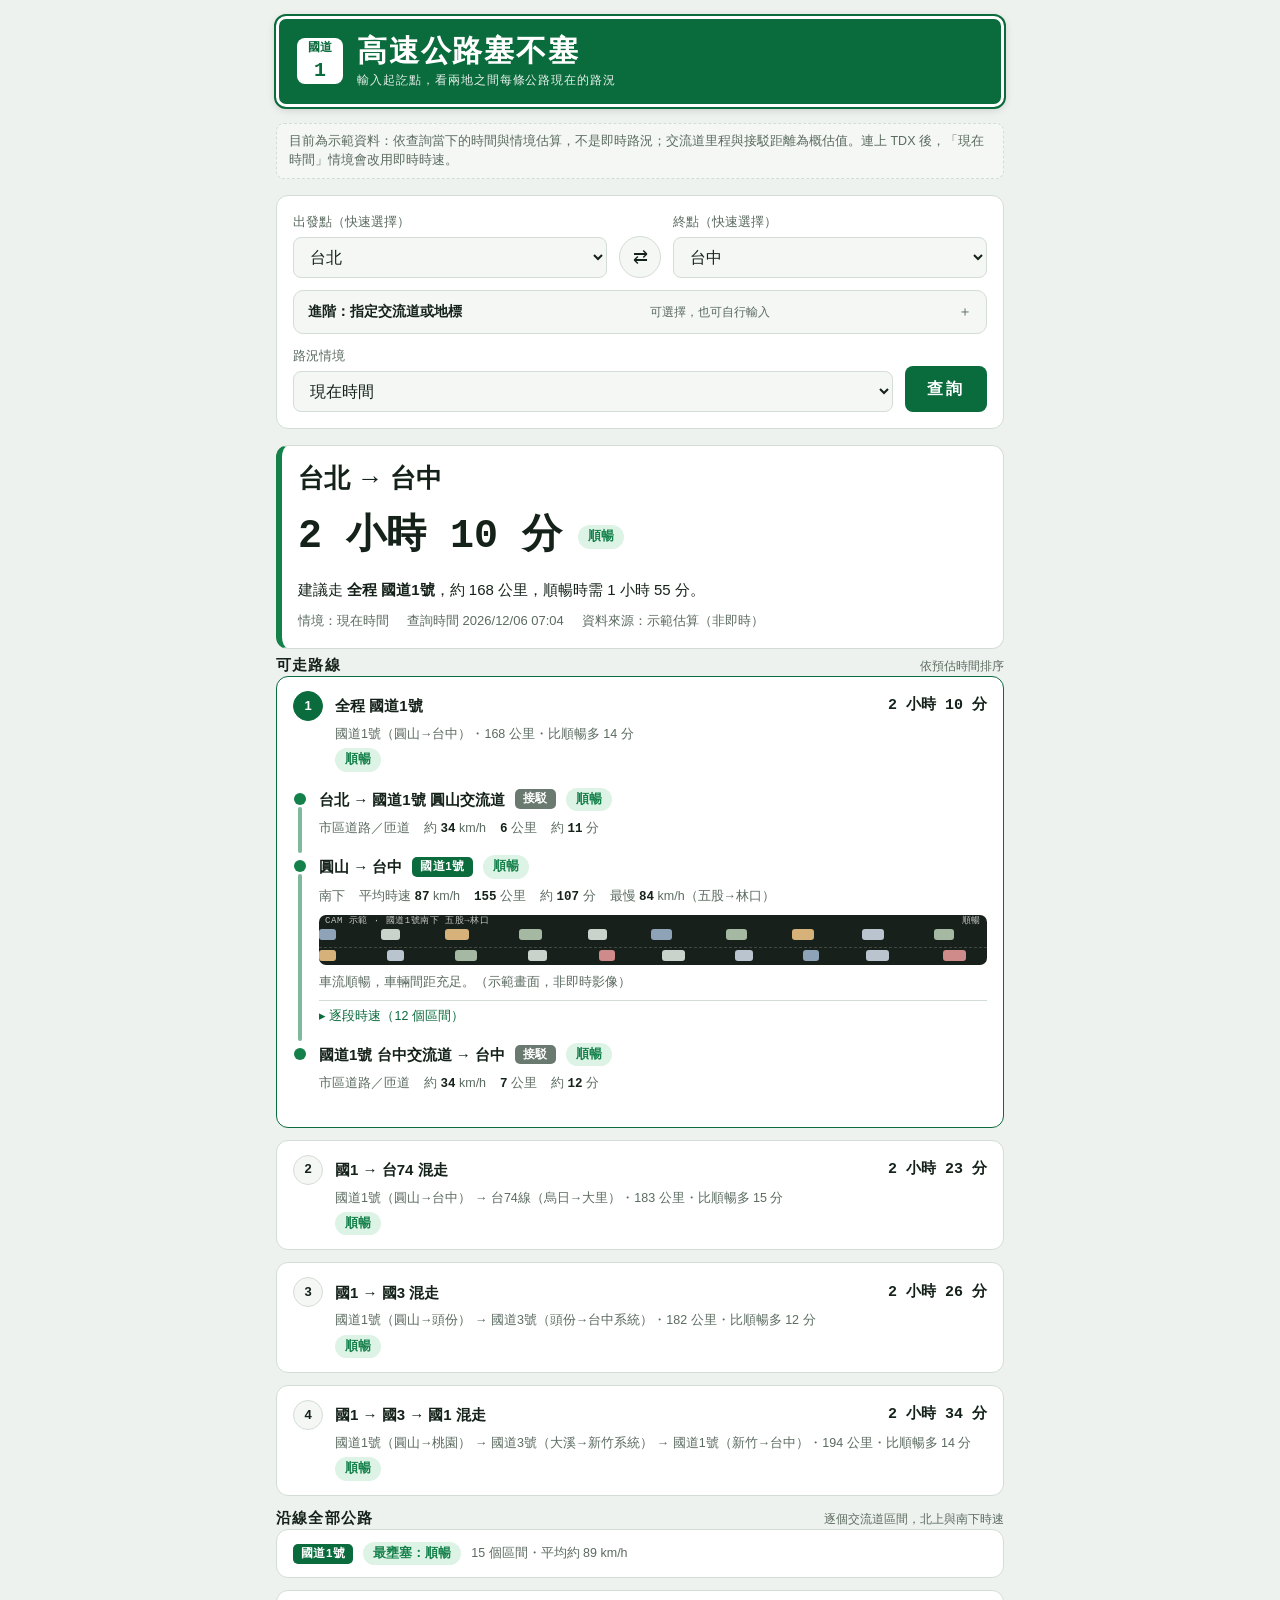
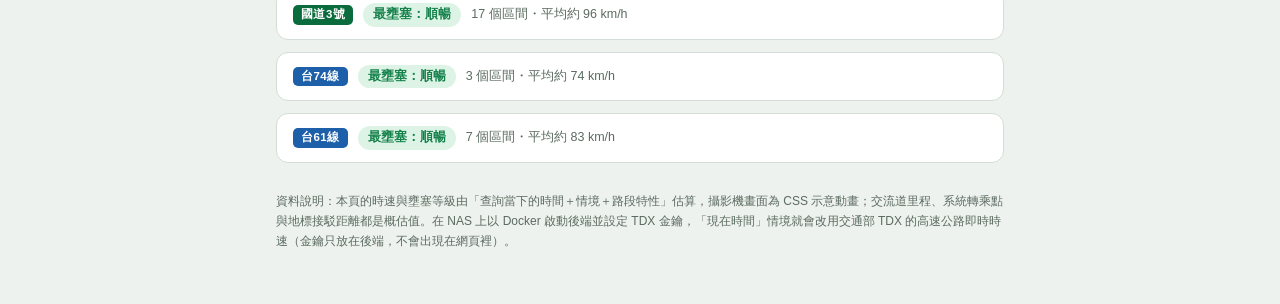
==== commit 6ab1bcf3: "新增 Node 後端與 Docker 部署，接上 TDX 即時路況（無金鑰時退回示範資料） Co-Authored-By: Claude Sonnet 5.5 <noreply@anthropic.c" ====
--- a/index.html
+++ b/index.html
@@ -154,7 +154,7 @@
       <p>輸入起訖點，看兩地之間每條公路現在的路況</p>
     </div>
   </header>
-  <p class="notice">目前為示範資料：依查詢當下的時間與情境估算，不是即時路況；交流道里程與接駁距離為概估值。換成真實資料的方式寫在頁面最下方。</p>
+  <p class="notice" id="notice">目前為示範資料：依查詢當下的時間與情境估算，不是即時路況；交流道里程與接駁距離為概估值。連上 TDX 後，「現在時間」情境會改用即時時速。</p>
 
   <section class="card" aria-label="查詢">
     <form id="f" autocomplete="off">
@@ -325,7 +325,8 @@
 function hashSeed(str){let h=2166136261;for(let i=0;i<str.length;i++){h^=str.charCodeAt(i);h=Math.imul(h,16777619)}return h>>>0}
 function rng(seed){return()=>{seed|=0;seed=seed+0x6D2B79F5|0;let t=Math.imul(seed^seed>>>15,1|seed);t=t+Math.imul(t^t>>>7,61|t)^t;return((t^t>>>14)>>>0)/4294967296}}
 const g=(h,mu,sd)=>Math.exp(-((h-mu)**2)/(2*sd*sd));
-function scenario(key){
+function scenario(key){const s=scenario0(key);s.key=key;return s}
+function scenario0(key){
   const d=new Date();
   if(key==='am')return{h:8,dow:2,label:'平日早上 8:00 尖峰',d};
   if(key==='pm')return{h:18,dow:2,label:'平日傍晚 18:00 尖峰',d};
@@ -353,10 +354,50 @@
   const ratio=speed/e.free;
   return{speed,ratio,lv:ratio>.75?'ok':ratio>.45?'mid':'bad',load,flow:Math.round(60+load*190+rng(hashSeed(e.id+bucket))()*20),min:e.km/speed*60,free:e.km/e.free*60};
 }
-/* 資料層：之後換成 TDX 即時路況時，只要改這個函式。回傳一個 (邊, 方向) → 路況 的查詢函式 */
+/* 資料層：優先向自己的後端 /api/traffic 要 TDX 即時路況（只在「現在時間」情境使用），
+   後端不存在或沒設定金鑰時，自動退回示範估算 */
+let LIVE=null,liveAt=0,cov={live:0,total:0};
+async function loadLive(){
+  if(Date.now()-liveAt<60000)return;liveAt=Date.now();
+  try{
+    const r=await fetch('api/traffic',{cache:'no-store'});
+    const j=r.ok?await r.json():null;
+    LIVE=j&&j.ok&&j.sections&&j.sections.length?j:null;
+  }catch(e){LIVE=null}
+}
+const stripN=s=>norm(s).replace(/交流道|系統|端|匝道|\(.*?\)/g,'');
+function liveFor(e,north){
+  if(!LIVE||e.kind!=='hw')return null;
+  const A=stripN(NODES.get(e.a).name),B=stripN(NODES.get(e.b).name),dig=(e.hw.match(/\d+/)||[''])[0],isNat=e.hw.startsWith('國道');
+  const hit=[];
+  for(const s of LIVE.sections){
+    const road=String(s.road||'');
+    if(road&&(((road.match(/\d+/)||[''])[0]!==dig)||(road.includes('國道')!==isNat&&/國道|台/.test(road))))continue;
+    const txt=stripN((s.from||'')+(s.to||'')+(s.name||''));
+    if(!(txt.includes(A)&&txt.includes(B)))continue;
+    const d=String(s.dir||'');
+    const dn=/^(n|北)/i.test(d)||/北上/.test(d)?true:/^(s|南)/i.test(d)||/南下/.test(d)?false:null;
+    if(dn===null||dn===north)hit.push(s.speed);
+  }
+  return hit.length?hit.reduce((a,b)=>a+b,0)/hit.length:null;
+}
 async function fetchSnapshots(edges,sc){
-  const m=new Map();
-  edges.forEach(e=>[true,false].forEach(n=>m.set(e.id+n,snapshot(e,n,sc))));
+  if(sc.key==='now')await loadLive();
+  const m=new Map();let live=0,total=0;
+  edges.forEach(e=>[true,false].forEach(n=>{
+    let s=snapshot(e,n,sc);
+    if(sc.key==='now'&&e.kind==='hw'){
+      total++;
+      const sp=liveFor(e,n);
+      if(sp){
+        live++;
+        const speed=Math.max(5,Math.round(sp)),ratio=speed/e.free;
+        s={...s,speed,ratio,lv:lvOf(ratio),min:e.km/speed*60,src:'live'};
+      }
+    }
+    m.set(e.id+n,s);
+  }));
+  cov={live,total,mode:sc.key==='now'&&LIVE?'live':'demo'};
   return(e,north)=>m.get(e.id+north);
 }
 const LV={ok:'順暢',mid:'車多',bad:'壅塞'};
@@ -435,7 +476,7 @@
   const byHw={};
   used.forEach(e=>{if(e.kind==='hw')(byHw[e.hw]=byHw[e.hw]||[]).push(e)});
   Object.values(byHw).forEach(a=>a.sort((x,y)=>NODES.get(x.a).km-NODES.get(y.a).km));
-  return{list,byHw,snap,base,count:paths.length};
+  return{list,byHw,snap,base,count:paths.length,cov};
 }
 
 /* ===== 輸入解析（快速選擇＋細項） ===== */
@@ -550,6 +591,10 @@
     const kmSum=edges.reduce((s,e)=>s+e.km,0),minSum=edges.reduce((s,e)=>s+(res.snap(e,true).min+res.snap(e,false).min)/2,0);
     return`<details class="hw"><summary>${badge(hw)}<span class="pill ${lvOf(worst.ratio)}">最壅塞：${LV[lvOf(worst.ratio)]}</span><span class="grow">${edges.length} 個區間・平均約 ${Math.round(kmSum/minSum*60)} km/h</span></summary><div class="hwbody">${rows}</div></details>`;
   }).join('');
+}
+function srcText(c){
+  if(c&&c.mode==='live')return c.live?`資料來源：TDX 即時（${c.live}/${c.total} 個區間有即時時速，其餘為示範估算）`:'資料來源：TDX 已連線，但這條路線沒有對應到區間，使用示範估算';
+  return '資料來源：示範估算（非即時）';
 }
 let runId=0;
 async function run(){
@@ -576,7 +621,7 @@
      <h2>${disp(a)} → ${disp(b)}${detail}</h2>
      <div class="big"><span class="t">${fmtMin(best.min)}</span><span class="pill ${best.lv}">${LV[best.lv]}</span></div>
      <div>建議走 <b>${routeName(best)}</b>，約 ${best.km} 公里，順暢時需 ${fmtMin(best.free)}。</div>
-     <div class="meta"><span>情境：${sc.label}</span><span>查詢時間 ${stamp}</span><span>示範資料</span></div>
+     <div class="meta"><span>情境：${sc.label}</span><span>查詢時間 ${stamp}</span><span>${srcText(res.cov)}</span></div>
    </section>
    <h3>可走路線 <small>依預估時間排序</small></h3>
    <div class="routes">${res.list.map(routeHTML).join('')}</div>
@@ -603,7 +648,7 @@
   fineEl[c.dataset.side].value=c.dataset.v;run();
 });
 
-$('#foot').innerHTML='資料說明：本頁的時速與壅塞等級由「查詢當下的時間＋情境＋路段特性」估算，攝影機畫面為 CSS 示意動畫；交流道里程、系統轉乘點與地標接駁距離都是概估值。接上真實資料時，請改寫程式裡的 <code>fetchSnapshots()</code>，改由交通部 TDX 運輸資料流通服務（公路局、高公局的路段即時路況與 CCTV）取得各路段時速與影像網址，其餘畫面不用動。注意：直接從瀏覽器呼叫 TDX 需要金鑰，建議透過自己的後端或代理轉發。';
+$('#foot').innerHTML='資料說明：本頁的時速與壅塞等級由「查詢當下的時間＋情境＋路段特性」估算，攝影機畫面為 CSS 示意動畫；交流道里程、系統轉乘點與地標接駁距離都是概估值。在 NAS 上以 Docker 啟動後端並設定 TDX 金鑰，「現在時間」情境就會改用交通部 TDX 的高速公路即時時速（金鑰只放在後端，不會出現在網頁裡）。';
 ['from','to'].forEach(updateMsg);
 run();
 })();
